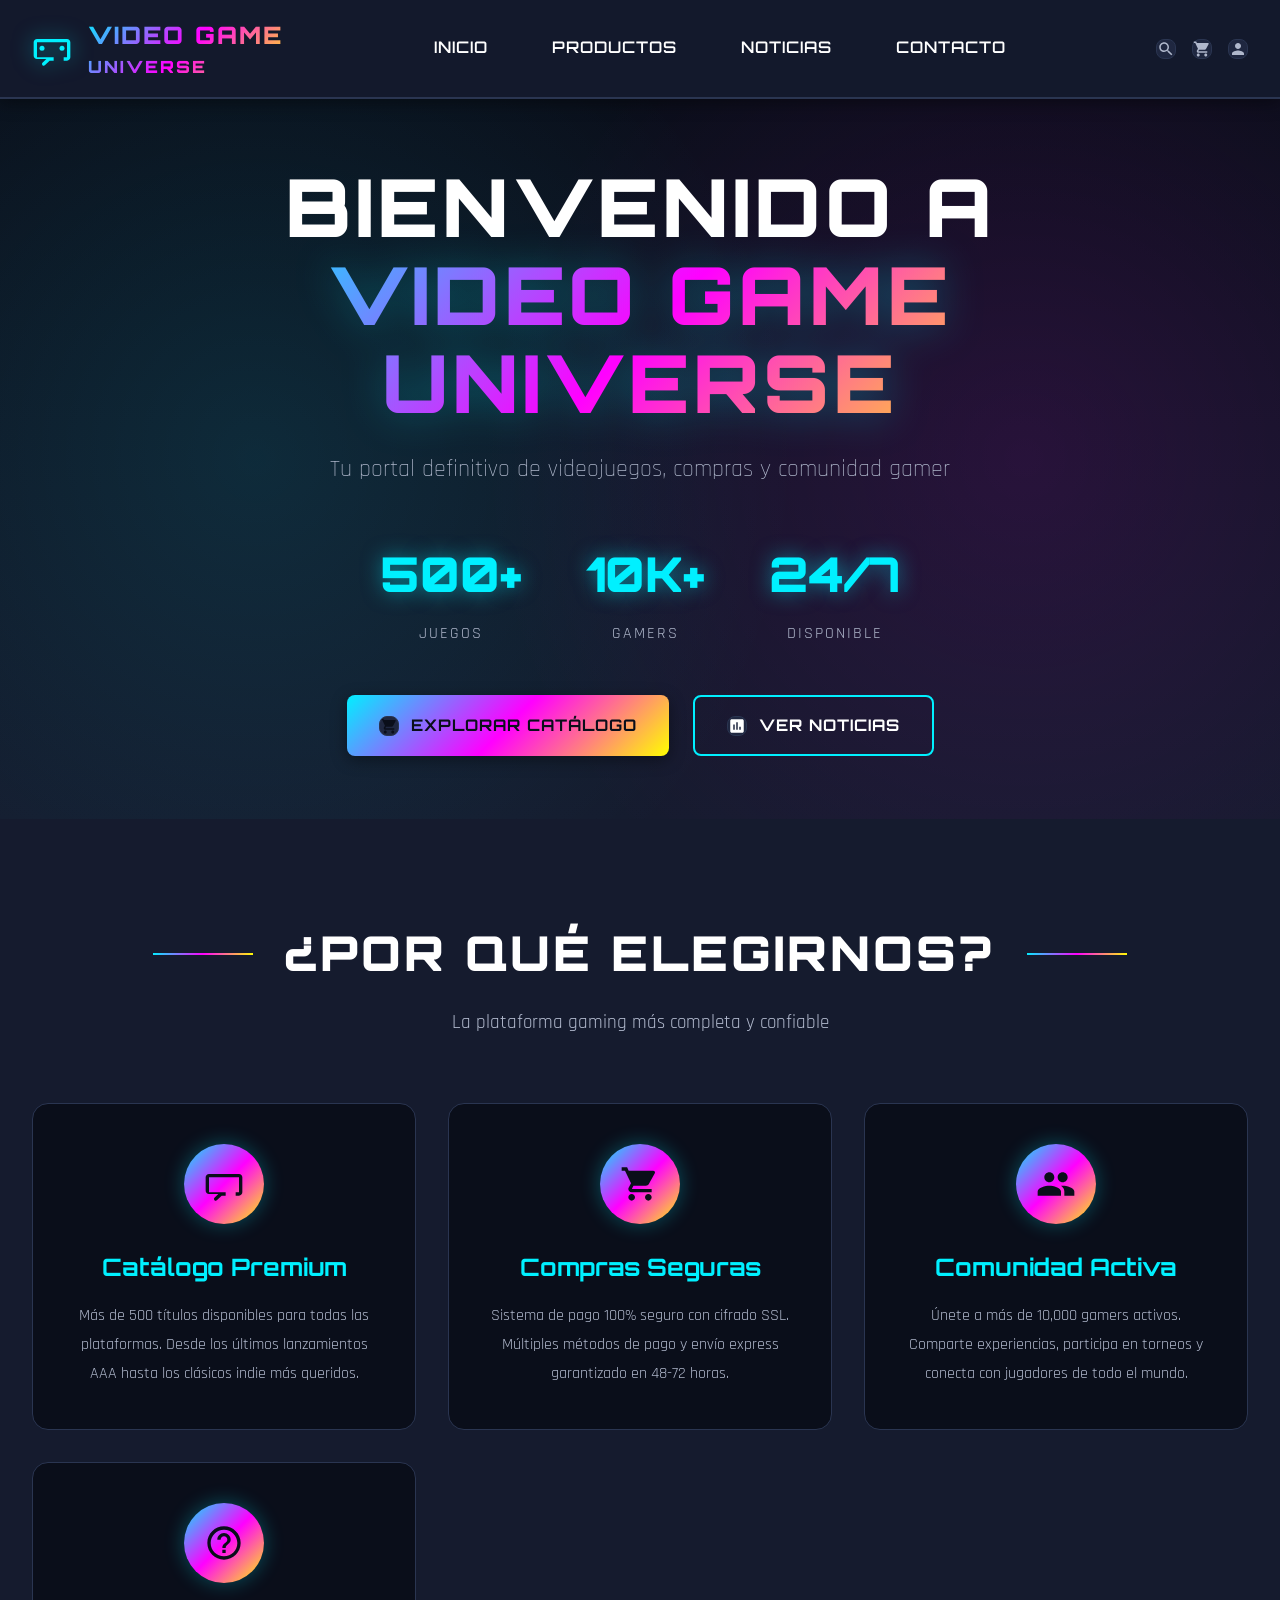
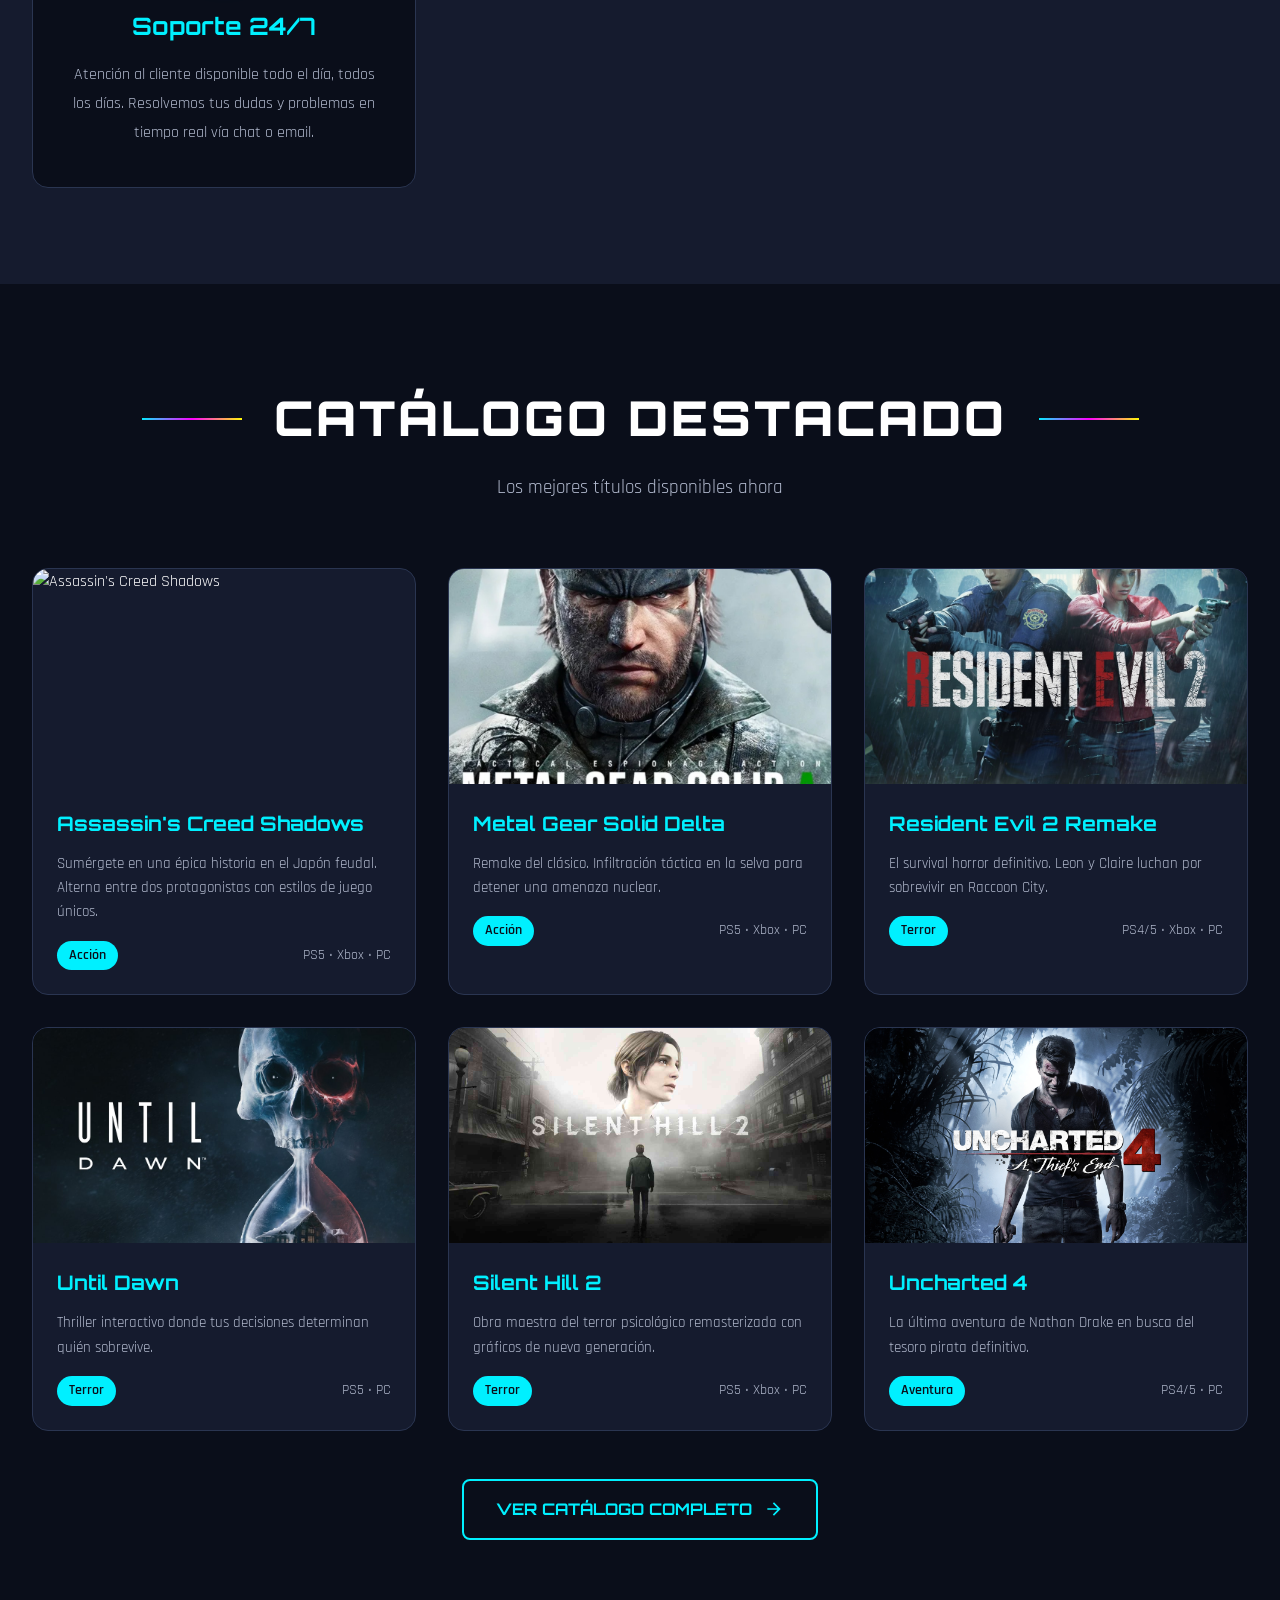
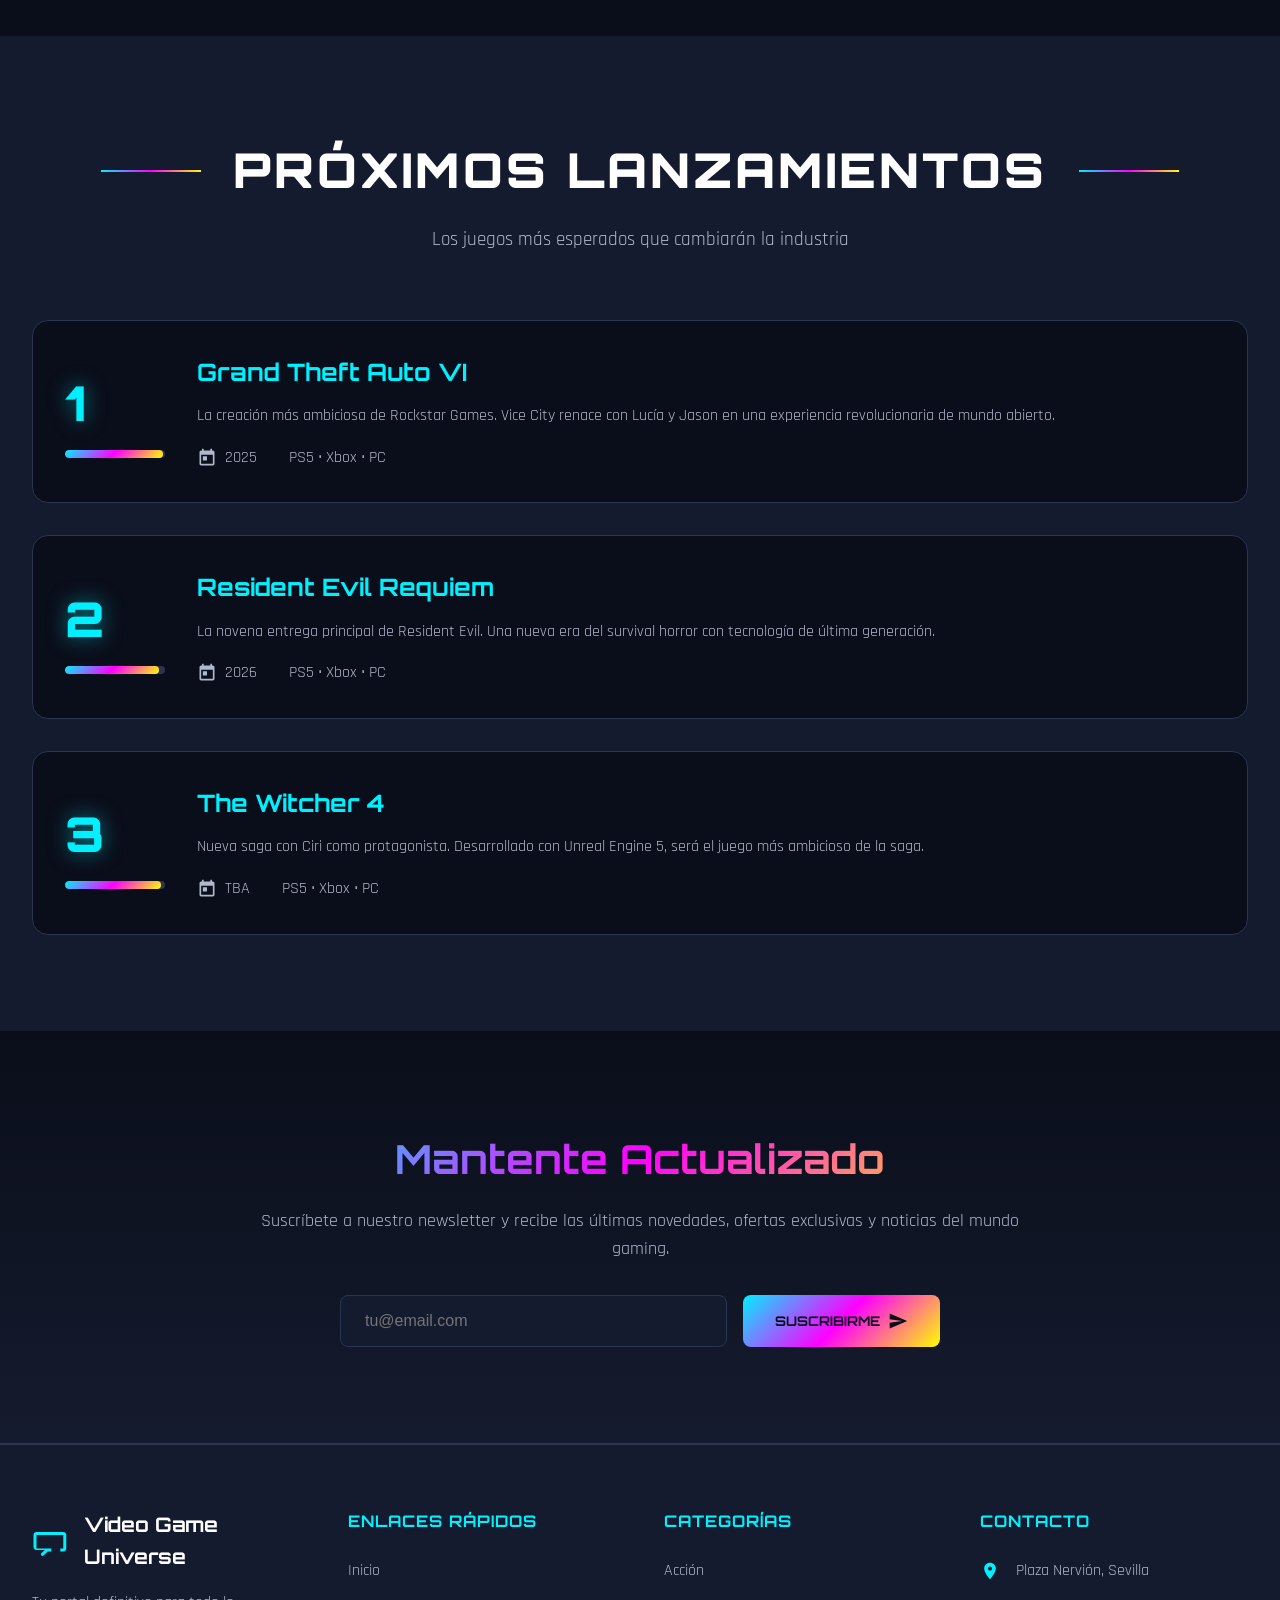
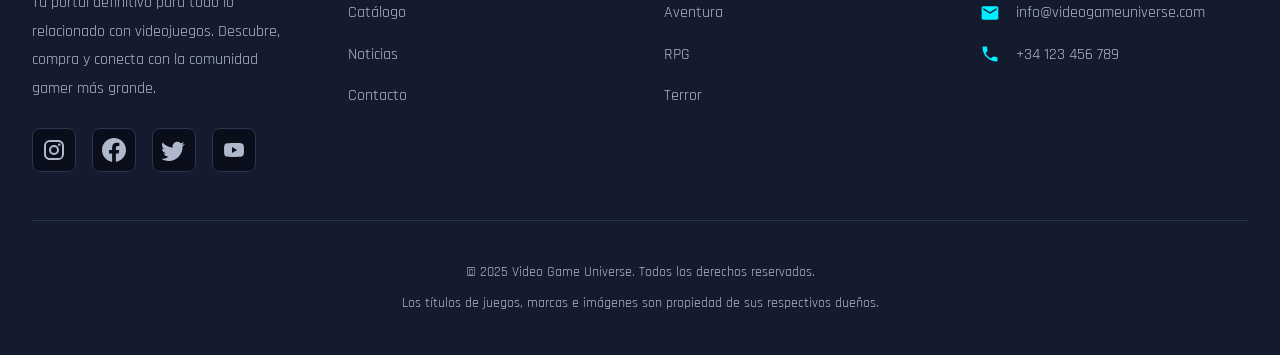
==== index.html @ 64dacfc9 "Add files via upload" ====
<!DOCTYPE html>
<html lang="es">
<head>
    <!-- Metaetiquetas básicas (Mobile-first) -->
    <meta charset="UTF-8">
    <meta name="viewport" content="width=device-width, initial-scale=1.0">
    
    <!-- SEO: Descripción optimizada -->
    <meta name="description" content="Video Game Universe - Portal profesional de videojuegos con catálogo premium de +500 juegos, comunidad gamer de 10K+ usuarios y noticias actualizadas 24/7. Compra, reserva y descubre los mejores títulos.">
    
    <!-- SEO: Keywords relevantes -->
    <meta name="keywords" content="videojuegos, gaming, comprar juegos, tienda videojuegos, comunidad gamer, noticias gaming, reservar juegos, catálogo juegos">
    
    <!-- SEO: Autor y copyright -->
    <meta name="author" content="Video Game Universe">
    
    <!-- Título optimizado para SEO -->
    <title>Video Game Universe - Portal Profesional de Videojuegos | +500 Juegos</title>
    
    <!-- Favicon -->
    <link rel="icon" href="./favicon.ico?v=2" type="image/x-icon">
    
    <!-- Google Fonts - Orbitron & Rajdhani -->
    <link rel="preconnect" href="https://fonts.googleapis.com">
    <link rel="preconnect" href="https://fonts.gstatic.com" crossorigin>
    <link href="https://fonts.googleapis.com/css2?family=Orbitron:wght@400;500;600;700;800;900&family=Rajdhani:wght@300;400;500;600;700&display=swap" rel="stylesheet">
    
    <!-- Font Awesome (CDN) -->
    <link rel="stylesheet" href="https://cdnjs.cloudflare.com/ajax/libs/font-awesome/6.6.0/css/all.min.css" integrity="sha512-Kc323vGBEqzTmouAECnVceyQqyqdsSiqLQISBL29aUW4U/M7pSPA/gEUZQqv1cwx4OnYxTxve5UMg5GT6L4JJg==" crossorigin="anonymous" referrerpolicy="no-referrer">
    <!-- Estilos principales -->
    <link rel="stylesheet" href="css/styles.css">
</head>
<body>
    <!-- HEADER CON NAVEGACIÓN STICKY -->
    <header class="main-header">
        <div class="header-container">
            <!-- Logo -->
            <div class="logo-container">
                <svg class="logo-icon" viewBox="0 0 24 24" fill="currentColor">
                    <path d="M21,6H3C1.9,6,1,6.9,1,8v8c0,1.1,0.9,2,2,2h5.59l-2.3,2.29c-0.39,0.39-0.39,1.02,0,1.41C6.49,21.9,6.74,22,7,22s0.51-0.1,0.71-0.29L10.59,19H13v-2H3V8h18v9h-2v2h2c1.1,0,2-0.9,2-2V8C23,6.9,22.1,6,21,6z"/>
                    <circle cx="6" cy="11.5" r="1.5"/>
                    <circle cx="18" cy="11.5" r="1.5"/>
                </svg>
                <div>
                    <h1 class="logo-text">
                        Video Game <span class="logo-highlight">Universe</span>
                    </h1>
                </div>
            </div>

            <!-- Navegación -->
            <nav class="main-nav">
                <ul class="nav-list">
                    <li><a href="#" class="nav-link active">Inicio</a></li>
                    <li><a href="./views/productos.html" class="nav-link">Productos</a></li>
                    <li><a href="./views/noticias.html" class="nav-link">Noticias</a></li>
                    <li><a href="./views/contacto.html" class="nav-link">Contacto</a></li>
                </ul>
            </nav>

            <!-- Acciones del header -->
            <div class="header-actions">
                <button class="btn-icon" aria-label="Buscar">
                    <svg viewBox="0 0 24 24" fill="currentColor">
                        <path d="M15.5 14h-.79l-.28-.27C15.41 12.59 16 11.11 16 9.5 16 5.91 13.09 3 9.5 3S3 5.91 3 9.5 5.91 16 9.5 16c1.61 0 3.09-.59 4.23-1.57l.27.28v.79l5 4.99L20.49 19l-4.99-5zm-6 0C7.01 14 5 11.99 5 9.5S7.01 5 9.5 5 14 7.01 14 9.5 11.99 14 9.5 14z"/>
                    </svg>
                </button>
                <a href="views/carrito.html" class="btn-icon" aria-label="Carrito de compras">
                    <svg viewBox="0 0 24 24" fill="currentColor">
                        <path d="M7 18c-1.1 0-1.99.9-1.99 2S5.9 22 7 22s2-.9 2-2-.9-2-2-2zM1 2v2h2l3.6 7.59-1.35 2.45c-.16.28-.25.61-.25.96 0 1.1.9 2 2 2h12v-2H7.42c-.14 0-.25-.11-.25-.25l.03-.12.9-1.63h7.45c.75 0 1.41-.41 1.75-1.03l3.58-6.49c.08-.14.12-.31.12-.48 0-.55-.45-1-1-1H5.21l-.94-2H1zm16 16c-1.1 0-1.99.9-1.99 2s.89 2 1.99 2 2-.9 2-2-.9-2-2-2z"/>
                    </svg>
                    <span class="cart-counter">0</span>
                </a>
                <button class="btn-icon" aria-label="Cuenta de usuario">
                    <svg viewBox="0 0 24 24" fill="currentColor">
                        <path d="M12 12c2.21 0 4-1.79 4-4s-1.79-4-4-4-4 1.79-4 4 1.79 4 4 4zm0 2c-2.67 0-8 1.34-8 4v2h16v-2c0-2.66-5.33-4-8-4z"/>
                    </svg>
                </button>
            </div>
        </div>
    </header>

    <!-- HERO SECTION -->
    <section class="hero-section">
        <div class="hero-background"></div>
        <div class="hero-content">
            <h2 class="hero-title">
                Bienvenido a 
                <span class="hero-highlight">Video Game Universe</span>
            </h2>
            <p class="hero-subtitle">Tu portal definitivo de videojuegos, compras y comunidad gamer</p>
            
            <!-- Stats del Hero -->
            <div class="hero-stats">
                <div class="stat-item">
                    <div class="stat-number">500+</div>
                    <div class="stat-label">Juegos</div>
                </div>
                <div class="stat-item">
                    <div class="stat-number">10K+</div>
                    <div class="stat-label">Gamers</div>
                </div>
                <div class="stat-item">
                    <div class="stat-number">24/7</div>
                    <div class="stat-label">Disponible</div>
                </div>
            </div>

            <!-- CTAs -->
            <div class="hero-cta">
                <a href="./views/productos.html" class="btn-primary">
                    <svg class="btn-icon" viewBox="0 0 24 24" fill="currentColor">
                        <path d="M7 18c-1.1 0-1.99.9-1.99 2S5.9 22 7 22s2-.9 2-2-.9-2-2-2zM1 2v2h2l3.6 7.59-1.35 2.45c-.16.28-.25.61-.25.96 0 1.1.9 2 2 2h12v-2H7.42c-.14 0-.25-.11-.25-.25l.03-.12.9-1.63h7.45c.75 0 1.41-.41 1.75-1.03l3.58-6.49c.08-.14.12-.31.12-.48 0-.55-.45-1-1-1H5.21l-.94-2H1zm16 16c-1.1 0-1.99.9-1.99 2s.89 2 1.99 2 2-.9 2-2-.9-2-2-2z"/>
                    </svg>
                    Explorar Catálogo
                </a>
                <a href="./views/noticias.html" class="btn-secondary">
                    <svg class="btn-icon" viewBox="0 0 24 24" fill="currentColor">
                        <path d="M19 3H5c-1.1 0-2 .9-2 2v14c0 1.1.9 2 2 2h14c1.1 0 2-.9 2-2V5c0-1.1-.9-2-2-2zM9 17H7v-7h2v7zm4 0h-2V7h2v10zm4 0h-2v-4h2v4z"/>
                    </svg>
                    Ver Noticias
                </a>
            </div>
        </div>
    </section>

    <!-- FEATURES SECTION -->
    <section class="features-section">
        <div class="container">
            <div class="section-header">
                <h2 class="section-title">
                    <span class="title-line"></span>
                    ¿Por qué elegirnos?
                    <span class="title-line"></span>
                </h2>
                <p class="section-subtitle">La plataforma gaming más completa y confiable</p>
            </div>

            <div class="features-grid">
                <!-- Feature 1: Catálogo -->
                <article class="feature-card">
                    <div class="feature-icon">
                        <svg viewBox="0 0 24 24" fill="currentColor">
                            <path d="M21,6H3C1.9,6,1,6.9,1,8v8c0,1.1,0.9,2,2,2h5.59l-2.3,2.29c-0.39,0.39-0.39,1.02,0,1.41C6.49,21.9,6.74,22,7,22s0.51-0.1,0.71-0.29L10.59,19H13v-2H3V8h18v9h-2v2h2c1.1,0,2-0.9,2-2V8C23,6.9,22.1,6,21,6z"/>
                        </svg>
                    </div>
                    <h3 class="feature-title">Catálogo Premium</h3>
                    <p class="feature-description">Más de 500 títulos disponibles para todas las plataformas. Desde los últimos lanzamientos AAA hasta los clásicos indie más queridos.</p>
                </article>

                <!-- Feature 2: Compras -->
                <article class="feature-card">
                    <div class="feature-icon">
                        <svg viewBox="0 0 24 24" fill="currentColor">
                            <path d="M7 18c-1.1 0-1.99.9-1.99 2S5.9 22 7 22s2-.9 2-2-.9-2-2-2zM1 2v2h2l3.6 7.59-1.35 2.45c-.16.28-.25.61-.25.96 0 1.1.9 2 2 2h12v-2H7.42c-.14 0-.25-.11-.25-.25l.03-.12.9-1.63h7.45c.75 0 1.41-.41 1.75-1.03l3.58-6.49c.08-.14.12-.31.12-.48 0-.55-.45-1-1-1H5.21l-.94-2H1zm16 16c-1.1 0-1.99.9-1.99 2s.89 2 1.99 2 2-.9 2-2-.9-2-2-2z"/>
                        </svg>
                    </div>
                    <h3 class="feature-title">Compras Seguras</h3>
                    <p class="feature-description">Sistema de pago 100% seguro con cifrado SSL. Múltiples métodos de pago y envío express garantizado en 48-72 horas.</p>
                </article>

                <!-- Feature 3: Comunidad -->
                <article class="feature-card">
                    <div class="feature-icon">
                        <svg viewBox="0 0 24 24" fill="currentColor">
                            <path d="M16 11c1.66 0 2.99-1.34 2.99-3S17.66 5 16 5c-1.66 0-3 1.34-3 3s1.34 3 3 3zm-8 0c1.66 0 2.99-1.34 2.99-3S9.66 5 8 5C6.34 5 5 6.34 5 8s1.34 3 3 3zm0 2c-2.33 0-7 1.17-7 3.5V19h14v-2.5c0-2.33-4.67-3.5-7-3.5zm8 0c-.29 0-.62.02-.97.05 1.16.84 1.97 1.97 1.97 3.45V19h6v-2.5c0-2.33-4.67-3.5-7-3.5z"/>
                        </svg>
                    </div>
                    <h3 class="feature-title">Comunidad Activa</h3>
                    <p class="feature-description">Únete a más de 10,000 gamers activos. Comparte experiencias, participa en torneos y conecta con jugadores de todo el mundo.</p>
                </article>

                <!-- Feature 4: Soporte -->
                <article class="feature-card">
                    <div class="feature-icon">
                        <svg viewBox="0 0 24 24" fill="currentColor">
                            <path d="M11 18h2v-2h-2v2zm1-16C6.48 2 2 6.48 2 12s4.48 10 10 10 10-4.48 10-10S17.52 2 12 2zm0 18c-4.41 0-8-3.59-8-8s3.59-8 8-8 8 3.59 8 8-3.59 8-8 8zm0-14c-2.21 0-4 1.79-4 4h2c0-1.1.9-2 2-2s2 .9 2 2c0 2-3 1.75-3 5h2c0-2.25 3-2.5 3-5 0-2.21-1.79-4-4-4z"/>
                        </svg>
                    </div>
                    <h3 class="feature-title">Soporte 24/7</h3>
                    <p class="feature-description">Atención al cliente disponible todo el día, todos los días. Resolvemos tus dudas y problemas en tiempo real vía chat o email.</p>
                </article>
            </div>
        </div>
    </section>

    <!-- PRODUCTS SECTION -->
    <section class="products-section">
        <div class="container">
            <div class="section-header">
                <h2 class="section-title">
                    <span class="title-line"></span>
                    Catálogo Destacado
                    <span class="title-line"></span>
                </h2>
                <p class="section-subtitle">Los mejores títulos disponibles ahora</p>
            </div>

            <div class="products-grid">
                <!-- Assassin's Creed Shadows -->
                <article class="product-card">
                    <div class="product-image-wrapper">
                        <img src="./assets/images/assassins-creed-shadows.jpg" alt="Assassin's Creed Shadows" class="product-image" loading="lazy">
                        <div class="product-overlay">
                            <div class="product-price">$59.99</div>
                        </div>
                    </div>
                    <div class="product-info">
                        <h3 class="product-title">Assassin's Creed Shadows</h3>
                        <p class="product-description">Sumérgete en una épica historia en el Japón feudal. Alterna entre dos protagonistas con estilos de juego únicos.</p>
                        <div class="product-meta">
                            <span class="product-category">Acción</span>
                            <span class="product-platforms">PS5 • Xbox • PC</span>
                        </div>
                    </div>
                </article>

                <!-- Metal Gear Solid Delta -->
                <article class="product-card">
                    <div class="product-image-wrapper">
                        <img src="./assets/images/metal-gear-solid-delta-snake-eater.jpg" alt="Metal Gear Solid Delta" class="product-image" loading="lazy">
                        <div class="product-overlay">
                            <div class="product-price">$49.99</div>
                        </div>
                    </div>
                    <div class="product-info">
                        <h3 class="product-title">Metal Gear Solid Delta</h3>
                        <p class="product-description">Remake del clásico. Infiltración táctica en la selva para detener una amenaza nuclear.</p>
                        <div class="product-meta">
                            <span class="product-category">Acción</span>
                            <span class="product-platforms">PS5 • Xbox • PC</span>
                        </div>
                    </div>
                </article>

                <!-- Resident Evil 2 Remake -->
                <article class="product-card">
                    <div class="product-image-wrapper">
                        <img src="./assets/images/resident-evil-2-remake.jpg" alt="Resident Evil 2 Remake" class="product-image" loading="lazy">
                        <div class="product-overlay">
                            <div class="product-price">$39.99</div>
                        </div>
                    </div>
                    <div class="product-info">
                        <h3 class="product-title">Resident Evil 2 Remake</h3>
                        <p class="product-description">El survival horror definitivo. Leon y Claire luchan por sobrevivir en Raccoon City.</p>
                        <div class="product-meta">
                            <span class="product-category">Terror</span>
                            <span class="product-platforms">PS4/5 • Xbox • PC</span>
                        </div>
                    </div>
                </article>

                <!-- Until Dawn -->
                <article class="product-card">
                    <div class="product-image-wrapper">
                        <img src="./assets/images/until-dawn-remake.jpg" alt="Until Dawn Remake" class="product-image" loading="lazy">
                        <div class="product-overlay">
                            <div class="product-price">$59.99</div>
                        </div>
                    </div>
                    <div class="product-info">
                        <h3 class="product-title">Until Dawn</h3>
                        <p class="product-description">Thriller interactivo donde tus decisiones determinan quién sobrevive.</p>
                        <div class="product-meta">
                            <span class="product-category">Terror</span>
                            <span class="product-platforms">PS5 • PC</span>
                        </div>
                    </div>
                </article>

                <!-- Silent Hill 2 -->
                <article class="product-card">
                    <div class="product-image-wrapper">
                        <img src="./assets/images/silent-hill-2-remake.jpg" alt="Silent Hill 2 Remake" class="product-image" loading="lazy">
                        <div class="product-overlay">
                            <div class="product-price">$69.99</div>
                        </div>
                    </div>
                    <div class="product-info">
                        <h3 class="product-title">Silent Hill 2</h3>
                        <p class="product-description">Obra maestra del terror psicológico remasterizada con gráficos de nueva generación.</p>
                        <div class="product-meta">
                            <span class="product-category">Terror</span>
                            <span class="product-platforms">PS5 • Xbox • PC</span>
                        </div>
                    </div>
                </article>

                <!-- Uncharted 4 -->
                <article class="product-card">
                    <div class="product-image-wrapper">
                        <img src="./assets/images/uncharted-4.jpg" alt="Uncharted 4" class="product-image" loading="lazy">
                        <div class="product-overlay">
                            <div class="product-price">$29.99</div>
                        </div>
                    </div>
                    <div class="product-info">
                        <h3 class="product-title">Uncharted 4</h3>
                        <p class="product-description">La última aventura de Nathan Drake en busca del tesoro pirata definitivo.</p>
                        <div class="product-meta">
                            <span class="product-category">Aventura</span>
                            <span class="product-platforms">PS4/5 • PC</span>
                        </div>
                    </div>
                </article>
            </div>

            <!-- CTA -->
            <div class="section-cta">
                <a href="./views/productos.html" class="btn-view-all">
                    <span>Ver Catálogo Completo</span>
                    <svg class="icon" viewBox="0 0 24 24" fill="currentColor">
                        <path d="M12 4l-1.41 1.41L16.17 11H4v2h12.17l-5.58 5.59L12 20l8-8z"/>
                    </svg>
                </a>
            </div>
        </div>
    </section>

    <!-- UPCOMING SECTION -->
    <section class="upcoming-section">
        <div class="container">
            <div class="section-header">
                <h2 class="section-title">
                    <span class="title-line"></span>
                    Próximos Lanzamientos
                    <span class="title-line"></span>
                </h2>
                <p class="section-subtitle">Los juegos más esperados que cambiarán la industria</p>
            </div>

            <div class="upcoming-grid">
                <!-- GTA VI -->
                <article class="upcoming-card">
                    <div class="upcoming-rank">
                        <div class="rank-number">1</div>
                        <div class="hype-meter">
                            <div class="hype-fill" style="width: 98%;"></div>
                        </div>
                    </div>
                    <div class="upcoming-content">
                        <h3 class="upcoming-title">Grand Theft Auto VI</h3>
                        <p class="upcoming-description">La creación más ambiciosa de Rockstar Games. Vice City renace con Lucía y Jason en una experiencia revolucionaria de mundo abierto.</p>
                        <div class="upcoming-info">
                            <div class="upcoming-date">
                                <svg class="icon" viewBox="0 0 24 24" fill="currentColor">
                                    <path d="M19 3h-1V1h-2v2H8V1H6v2H5c-1.11 0-1.99.9-1.99 2L3 19c0 1.1.89 2 2 2h14c1.1 0 2-.9 2-2V5c0-1.1-.9-2-2-2zm0 16H5V8h14v11zM7 10h5v5H7z"/>
                                </svg>
                                <span>2025</span>
                            </div>
                            <span class="product-platforms">PS5 • Xbox • PC</span>
                        </div>
                    </div>
                </article>

                <!-- Resident Evil Requiem -->
                <article class="upcoming-card">
                    <div class="upcoming-rank">
                        <div class="rank-number">2</div>
                        <div class="hype-meter">
                            <div class="hype-fill" style="width: 94%;"></div>
                        </div>
                    </div>
                    <div class="upcoming-content">
                        <h3 class="upcoming-title">Resident Evil Requiem</h3>
                        <p class="upcoming-description">La novena entrega principal de Resident Evil. Una nueva era del survival horror con tecnología de última generación.</p>
                        <div class="upcoming-info">
                            <div class="upcoming-date">
                                <svg class="icon" viewBox="0 0 24 24" fill="currentColor">
                                    <path d="M19 3h-1V1h-2v2H8V1H6v2H5c-1.11 0-1.99.9-1.99 2L3 19c0 1.1.89 2 2 2h14c1.1 0 2-.9 2-2V5c0-1.1-.9-2-2-2zm0 16H5V8h14v11zM7 10h5v5H7z"/>
                                </svg>
                                <span>2026</span>
                            </div>
                            <span class="product-platforms">PS5 • Xbox • PC</span>
                        </div>
                    </div>
                </article>

                <!-- The Witcher 4 -->
                <article class="upcoming-card">
                    <div class="upcoming-rank">
                        <div class="rank-number">3</div>
                        <div class="hype-meter">
                            <div class="hype-fill" style="width: 96%;"></div>
                        </div>
                    </div>
                    <div class="upcoming-content">
                        <h3 class="upcoming-title">The Witcher 4</h3>
                        <p class="upcoming-description">Nueva saga con Ciri como protagonista. Desarrollado con Unreal Engine 5, será el juego más ambicioso de la saga.</p>
                        <div class="upcoming-info">
                            <div class="upcoming-date">
                                <svg class="icon" viewBox="0 0 24 24" fill="currentColor">
                                    <path d="M19 3h-1V1h-2v2H8V1H6v2H5c-1.11 0-1.99.9-1.99 2L3 19c0 1.1.89 2 2 2h14c1.1 0 2-.9 2-2V5c0-1.1-.9-2-2-2zm0 16H5V8h14v11zM7 10h5v5H7z"/>
                                </svg>
                                <span>TBA</span>
                            </div>
                            <span class="product-platforms">PS5 • Xbox • PC</span>
                        </div>
                    </div>
                </article>
            </div>
        </div>
    </section>

    <!-- NEWSLETTER SECTION -->
    <section class="newsletter-section">
        <div class="container">
            <div class="newsletter-content">
                <h2 class="newsletter-title">Mantente Actualizado</h2>
                <p class="newsletter-description">Suscríbete a nuestro newsletter y recibe las últimas novedades, ofertas exclusivas y noticias del mundo gaming.</p>
                <form class="newsletter-form">
                    <input type="email" class="newsletter-input" placeholder="tu@email.com" required>
                    <button type="submit" class="newsletter-btn">
                        <span>Suscribirme</span>
                        <svg class="icon" viewBox="0 0 24 24" fill="currentColor">
                            <path d="M2.01 21L23 12 2.01 3 2 10l15 2-15 2z"/>
                        </svg>
                    </button>
                </form>
            </div>
        </div>
    </section>

    <!-- FOOTER -->
    <footer class="main-footer">
        <div class="container">
            <div class="footer-grid">
                <!-- Columna 1: About -->
                <div class="footer-column">
                    <div class="footer-logo">
                        <svg class="footer-logo-icon" viewBox="0 0 24 24" fill="currentColor">
                            <path d="M21,6H3C1.9,6,1,6.9,1,8v8c0,1.1,0.9,2,2,2h5.59l-2.3,2.29c-0.39,0.39-0.39,1.02,0,1.41C6.49,21.9,6.74,22,7,22s0.51-0.1,0.71-0.29L10.59,19H13v-2H3V8h18v9h-2v2h2c1.1,0,2-0.9,2-2V8C23,6.9,22.1,6,21,6z"/>
                        </svg>
                        <h3>Video Game Universe</h3>
                    </div>
                    <p class="footer-description">Tu portal definitivo para todo lo relacionado con videojuegos. Descubre, compra y conecta con la comunidad gamer más grande.</p>
                    <div class="footer-social">
                        <a href="https://www.instagram.com" class="social-link" aria-label="Instagram" target="_blank" rel="noopener">
                            <svg viewBox="0 0 24 24" fill="currentColor">
                                <path d="M7.8 2h8.4C19.4 2 22 4.6 22 7.8v8.4a5.8 5.8 0 0 1-5.8 5.8H7.8C4.6 22 2 19.4 2 16.2V7.8A5.8 5.8 0 0 1 7.8 2m-.2 2A3.6 3.6 0 0 0 4 7.6v8.8C4 18.39 5.61 20 7.6 20h8.8a3.6 3.6 0 0 0 3.6-3.6V7.6C20 5.61 18.39 4 16.4 4H7.6m9.65 1.5a1.25 1.25 0 0 1 1.25 1.25A1.25 1.25 0 0 1 17.25 8 1.25 1.25 0 0 1 16 6.75a1.25 1.25 0 0 1 1.25-1.25M12 7a5 5 0 0 1 5 5 5 5 0 0 1-5 5 5 5 0 0 1-5-5 5 5 0 0 1 5-5m0 2a3 3 0 0 0-3 3 3 3 0 0 0 3 3 3 3 0 0 0 3-3 3 3 0 0 0-3-3z"/>
                            </svg>
                        </a>
                        <a href="https://www.facebook.com" class="social-link" aria-label="Facebook" target="_blank" rel="noopener">
                            <svg viewBox="0 0 24 24" fill="currentColor">
                                <path d="M24 12.073c0-6.627-5.373-12-12-12s-12 5.373-12 12c0 5.99 4.388 10.954 10.125 11.854v-8.385H7.078v-3.47h3.047V9.43c0-3.007 1.792-4.669 4.533-4.669 1.312 0 2.686.235 2.686.235v2.953H15.83c-1.491 0-1.956.925-1.956 1.874v2.25h3.328l-.532 3.47h-2.796v8.385C19.612 23.027 24 18.062 24 12.073z"/>
                            </svg>
                        </a>
                        <a href="https://www.twitter.com" class="social-link" aria-label="Twitter" target="_blank" rel="noopener">
                            <svg viewBox="0 0 24 24" fill="currentColor">
                                <path d="M22.46 6c-.85.38-1.75.64-2.7.76 1-.6 1.76-1.55 2.12-2.68-.93.55-1.95.95-3.04 1.17-.88-.94-2.13-1.53-3.51-1.53-2.66 0-4.82 2.16-4.82 4.82 0 .38.04.75.13 1.1-4-.2-7.57-2.12-9.95-5.04-.42.72-.66 1.55-.66 2.44 0 1.67.85 3.15 2.14 4.01-.79-.02-1.53-.24-2.18-.6v.06c0 2.34 1.66 4.29 3.87 4.73-.4.11-.83.17-1.27.17-.31 0-.62-.03-.92-.08.62 1.94 2.42 3.35 4.55 3.39-1.67 1.31-3.77 2.09-6.05 2.09-.39 0-.78-.02-1.17-.07 2.18 1.4 4.77 2.21 7.55 2.21 9.05 0 14-7.5 14-14 0-.21 0-.42-.02-.63.96-.7 1.8-1.56 2.46-2.55z"/>
                            </svg>
                        </a>
                        <a href="https://www.youtube.com" class="social-link" aria-label="YouTube" target="_blank" rel="noopener">
                            <svg viewBox="0 0 24 24" fill="currentColor">
                                <path d="M10 15l5.19-3L10 9v6m11.56-7.83c.13.47.22 1.1.28 1.9.07.8.1 1.49.1 2.09L22 12c0 2.19-.16 3.8-.44 4.83-.25.9-.83 1.48-1.73 1.73-.47.13-1.33.22-2.65.28-1.3.07-2.49.1-3.59.1L12 19c-4.19 0-6.8-.16-7.83-.44-.9-.25-1.48-.83-1.73-1.73-.13-.47-.22-1.1-.28-1.9-.07-.8-.1-1.49-.1-2.09L2 12c0-2.19.16-3.8.44-4.83.25-.9.83-1.48 1.73-1.73.47-.13 1.33-.22 2.65-.28 1.3-.07 2.49-.1 3.59-.1L12 5c4.19 0 6.8.16 7.83.44.9.25 1.48.83 1.73 1.73z"/>
                            </svg>
                        </a>
                    </div>
                </div>

                <!-- Columna 2: Links -->
                <div class="footer-column">
                    <h4>Enlaces Rápidos</h4>
                    <ul class="footer-links">
                        <li><a href="#">Inicio</a></li>
                        <li><a href="./views/productos.html">Catálogo</a></li>
                        <li><a href="./views/noticias.html">Noticias</a></li>
                        <li><a href="./views/contacto.html">Contacto</a></li>
                    </ul>
                </div>

                <!-- Columna 3: Categorías -->
                <div class="footer-column">
                    <h4>Categorías</h4>
                    <ul class="footer-links">
                        <li><a href="./views/productos.html">Acción</a></li>
                        <li><a href="./views/productos.html">Aventura</a></li>
                        <li><a href="./views/productos.html">RPG</a></li>
                        <li><a href="./views/productos.html">Terror</a></li>
                    </ul>
                </div>

                <!-- Columna 4: Contacto -->
                <div class="footer-column">
                    <h4>Contacto</h4>
                    <ul class="footer-contact">
                        <li>
                            <svg viewBox="0 0 24 24" fill="currentColor">
                                <path d="M12 2C8.13 2 5 5.13 5 9c0 5.25 7 13 7 13s7-7.75 7-13c0-3.87-3.13-7-7-7zm0 9.5c-1.38 0-2.5-1.12-2.5-2.5s1.12-2.5 2.5-2.5 2.5 1.12 2.5 2.5-1.12 2.5-2.5 2.5z"/>
                            </svg>
                            Plaza Nervión, Sevilla
                        </li>
                        <li>
                            <svg viewBox="0 0 24 24" fill="currentColor">
                                <path d="M20 4H4c-1.1 0-1.99.9-1.99 2L2 18c0 1.1.9 2 2 2h16c1.1 0 2-.9 2-2V6c0-1.1-.9-2-2-2zm0 4l-8 5-8-5V6l8 5 8-5v2z"/>
                            </svg>
                            info@videogameuniverse.com
                        </li>
                        <li>
                            <svg viewBox="0 0 24 24" fill="currentColor">
                                <path d="M6.62 10.79c1.44 2.83 3.76 5.14 6.59 6.59l2.2-2.2c.27-.27.67-.36 1.02-.24 1.12.37 2.33.57 3.57.57.55 0 1 .45 1 1V20c0 .55-.45 1-1 1-9.39 0-17-7.61-17-17 0-.55.45-1 1-1h3.5c.55 0 1 .45 1 1 0 1.25.2 2.45.57 3.57.11.35.03.74-.25 1.02l-2.2 2.2z"/>
                            </svg>
                            +34 123 456 789
                        </li>
                    </ul>
                </div>
            </div>

            <div class="footer-bottom">
                <p class="footer-copyright">&copy; 2025 Video Game Universe. Todos los derechos reservados.</p>
                <p class="footer-disclaimer">Los títulos de juegos, marcas e imágenes son propiedad de sus respectivos dueños.</p>
            </div>
        </div>
    </footer>

    <!-- Scroll to Top Button -->
    <button class="scroll-to-top" aria-label="Volver arriba">
        <svg viewBox="0 0 24 24" fill="currentColor">
            <path d="M7.41 15.41L12 10.83l4.59 4.58L18 14l-6-6-6 6z"/>
        </svg>
    </button>

    <!-- Scripts: carrito.js primero para CartManager global -->
    <script src="js/carrito.js"></script>
    <script src="js/index.js"></script>
</body>
</html>
---- css/styles.css ----
/**
 * Video Game Universe - Main Styles
 * Dark Gaming Mode Theme
 */

:root {
    --color-primary: #00f0ff;
    --color-secondary: #ff00ff;
    --color-accent: #ffff00;
    --color-background: #0a0e1a;
    --color-surface: #151b2e;
    --color-surface-hover: #1f2740;
    --color-text: #ffffff;
    --color-text-secondary: #b0b8cc;
    --color-border: #2a3551;
    --color-success: #00ff88;
    --color-error: #ff3366;
    --color-warning: #ffaa00;
    
    --gradient-primary: linear-gradient(135deg, #667eea 0%, #764ba2 100%);
    --gradient-gaming: linear-gradient(135deg, #00f0ff 0%, #ff00ff 50%, #ffff00 100%);
    --gradient-dark: linear-gradient(180deg, #0a0e1a 0%, #151b2e 100%);
    
    --font-primary: 'Orbitron', sans-serif;
    --font-secondary: 'Rajdhani', sans-serif;
    
    --shadow-sm: 0 2px 8px rgba(0, 0, 0, 0.3);
    --shadow-md: 0 4px 16px rgba(0, 0, 0, 0.4);
    --shadow-lg: 0 8px 32px rgba(0, 0, 0, 0.5);
    --shadow-glow: 0 0 20px rgba(0, 240, 255, 0.3);
    
    --transition-fast: 0.2s ease;
    --transition-normal: 0.3s ease;
    --transition-slow: 0.5s ease;
    
    --border-radius: 8px;
    --border-radius-lg: 16px;
}

* {
    margin: 0;
    padding: 0;
    box-sizing: border-box;
}

html {
    scroll-behavior: smooth;
    overflow-x: hidden;
}

body {
    font-family: var(--font-secondary);
    background: var(--color-background);
    color: var(--color-text);
    line-height: 1.6;
    overflow-x: hidden;
    min-height: 100vh;
}

a {
    text-decoration: none;
    color: inherit;
    transition: var(--transition-normal);
}

img {
    max-width: 100%;
    height: auto;
    display: block;
}

.container {
    max-width: 1400px;
    margin: 0 auto;
    padding: 0 2rem;
}

.main-header {
    background: var(--color-surface);
    border-bottom: 2px solid var(--color-border);
    position: sticky;
    top: 0;
    z-index: 1000;
    backdrop-filter: blur(10px);
    background: rgba(21, 27, 46, 0.95);
    box-shadow: var(--shadow-md);
    transition: var(--transition-normal);
}

.header-container {
    max-width: 1400px;
    margin: 0 auto;
    padding: 1rem 2rem;
    display: flex;
    align-items: center;
    justify-content: space-between;
    gap: 2rem;
}

.logo-container {
    display: flex;
    align-items: center;
    gap: 1rem;
}

.logo-icon {
    width: 40px;
    height: 40px;
    fill: var(--color-primary);
    filter: drop-shadow(0 0 10px rgba(0, 240, 255, 0.5));
}

.logo-text {
    font-family: var(--font-primary);
    font-size: 1.5rem;
    font-weight: 900;
    letter-spacing: 2px;
    text-transform: uppercase;
    background: var(--gradient-gaming);
    -webkit-background-clip: text;
    -webkit-text-fill-color: transparent;
    background-clip: text;
}

.logo-highlight {
    display: block;
    font-size: 0.7em;
}

.main-nav {
    flex: 1;
}

.nav-list {
    display: flex;
    gap: 2rem;
    list-style: none;
    justify-content: center;
}

.nav-link {
    font-family: var(--font-primary);
    font-size: 1rem;
    font-weight: 600;
    text-transform: uppercase;
    letter-spacing: 1px;
    padding: 0.5rem 1rem;
    position: relative;
    transition: var(--transition-normal);
}

.nav-link::after {
    content: '';
    position: absolute;
    bottom: 0;
    left: 50%;
    width: 0;
    height: 2px;
    background: var(--gradient-gaming);
    transition: var(--transition-normal);
    transform: translateX(-50%);
}

.nav-link:hover {
    color: var(--color-primary);
    text-shadow: 0 0 10px rgba(0, 240, 255, 0.5);
}

.nav-link.active {
    color: var(--color-primary);
    text-shadow: 0 0 10px rgba(0, 240, 255, 0.5);
    background: rgba(0, 240, 255, 0.1);
    border-radius: var(--border-radius);
}

.nav-link:hover::after {
    width: 100%;
}

.nav-link.active::after {
    width: 100%;
    box-shadow: 0 0 10px rgba(0, 240, 255, 0.6);
}

.header-actions {
    display: flex;
    gap: 1rem;
}

.btn-icon {
    width: 44px;
    height: 44px;
    background: var(--color-surface-hover);
    border: 1px solid var(--color-border);
    border-radius: var(--border-radius);
    display: flex;
    align-items: center;
    justify-content: center;
    cursor: pointer;
    transition: var(--transition-normal);
    position: relative;
}

.btn-icon svg {
    width: 24px;
    height: 24px;
    fill: var(--color-text-secondary);
    transition: var(--transition-normal);
}

.btn-icon:hover {
    background: var(--color-primary);
    border-color: var(--color-primary);
    box-shadow: var(--shadow-glow);
    transform: translateY(-2px);
}

.btn-icon:hover svg {
    fill: var(--color-background);
}

.cart-counter {
    position: absolute;
    top: -8px;
    right: -8px;
    background: var(--color-error);
    color: white;
    font-size: 0.75rem;
    font-weight: 700;
    padding: 2px 6px;
    border-radius: 12px;
    min-width: 20px;
    text-align: center;
    display: none;
}

.hero-section {
    position: relative;
    min-height: 80vh;
    display: flex;
    align-items: center;
    justify-content: center;
    overflow: hidden;
    background: var(--gradient-dark);
}

.hero-background {
    position: absolute;
    inset: 0;
    background: 
        radial-gradient(circle at 20% 50%, rgba(0, 240, 255, 0.1) 0%, transparent 50%),
        radial-gradient(circle at 80% 50%, rgba(255, 0, 255, 0.1) 0%, transparent 50%);
    animation: pulse 8s ease-in-out infinite;
}

@keyframes pulse {
    0%, 100% { opacity: 0.5; }
    50% { opacity: 1; }
}

.hero-content {
    position: relative;
    z-index: 1;
    text-align: center;
    max-width: 900px;
    padding: 2rem;
}

.hero-title {
    font-family: var(--font-primary);
    font-size: clamp(2.5rem, 8vw, 5rem);
    font-weight: 900;
    text-transform: uppercase;
    letter-spacing: 4px;
    margin-bottom: 1.5rem;
    line-height: 1.1;
}

.hero-highlight {
    display: block;
    background: var(--gradient-gaming);
    -webkit-background-clip: text;
    -webkit-text-fill-color: transparent;
    background-clip: text;
    filter: drop-shadow(0 0 20px rgba(0, 240, 255, 0.3));
}

.hero-subtitle {
    font-size: 1.5rem;
    color: var(--color-text-secondary);
    margin-bottom: 3rem;
    font-weight: 300;
}

.hero-stats {
    display: flex;
    justify-content: center;
    gap: 4rem;
    margin-bottom: 3rem;
    flex-wrap: wrap;
}

.stat-item {
    display: flex;
    flex-direction: column;
    align-items: center;
    gap: 0.5rem;
}

.stat-number {
    font-family: var(--font-primary);
    font-size: 3rem;
    font-weight: 900;
    color: var(--color-primary);
    text-shadow: 0 0 20px rgba(0, 240, 255, 0.5);
}

.stat-label {
    font-size: 1rem;
    color: var(--color-text-secondary);
    text-transform: uppercase;
    letter-spacing: 2px;
}

.hero-cta {
    display: flex;
    gap: 1.5rem;
    justify-content: center;
    flex-wrap: wrap;
}

.btn-primary,
.btn-secondary {
    display: inline-flex;
    align-items: center;
    gap: 0.75rem;
    padding: 1rem 2rem;
    font-family: var(--font-primary);
    font-size: 1rem;
    font-weight: 700;
    text-transform: uppercase;
    letter-spacing: 1px;
    border-radius: var(--border-radius);
    cursor: pointer;
    transition: var(--transition-normal);
    border: none;
}

.btn-primary {
    background: var(--gradient-gaming);
    color: var(--color-background);
    box-shadow: var(--shadow-md);
}

.btn-primary:hover {
    transform: translateY(-2px);
    box-shadow: 0 0 30px rgba(0, 240, 255, 0.6);
}

.btn-secondary {
    background: transparent;
    color: var(--color-text);
    border: 2px solid var(--color-primary);
}

.btn-secondary:hover {
    background: var(--color-primary);
    color: var(--color-background);
    transform: translateY(-2px);
}

.btn-icon {
    width: 20px;
    height: 20px;
}

.features-section {
    padding: 6rem 0;
    background: var(--color-surface);
}

.features-grid {
    display: grid;
    grid-template-columns: repeat(auto-fit, minmax(300px, 1fr));
    gap: 2rem;
    margin-top: 3rem;
}

.feature-card {
    background: var(--color-background);
    border: 1px solid var(--color-border);
    border-radius: var(--border-radius-lg);
    padding: 2.5rem;
    text-align: center;
    transition: var(--transition-normal);
}

.feature-card:hover {
    transform: translateY(-10px);
    border-color: var(--color-primary);
    box-shadow: 0 0 30px rgba(0, 240, 255, 0.2);
}

.feature-icon {
    width: 80px;
    height: 80px;
    margin: 0 auto 1.5rem;
    background: var(--gradient-gaming);
    border-radius: 50%;
    display: flex;
    align-items: center;
    justify-content: center;
    box-shadow: 0 0 20px rgba(0, 240, 255, 0.3);
}

.feature-icon svg {
    width: 40px;
    height: 40px;
    fill: var(--color-background);
}

.feature-title {
    font-family: var(--font-primary);
    font-size: 1.5rem;
    margin-bottom: 1rem;
    color: var(--color-primary);
}

.feature-description {
    color: var(--color-text-secondary);
    line-height: 1.8;
}

.products-section,
.upcoming-section {
    padding: 6rem 0;
}

.upcoming-section {
    background: var(--color-surface);
    position: relative;
}

.section-header {
    text-align: center;
    margin-bottom: 4rem;
}

.section-title {
    font-family: var(--font-primary);
    font-size: clamp(2rem, 5vw, 3rem);
    font-weight: 900;
    text-transform: uppercase;
    letter-spacing: 3px;
    display: flex;
    align-items: center;
    justify-content: center;
    gap: 2rem;
    margin-bottom: 1rem;
}

.title-line {
    flex: 1;
    max-width: 100px;
    height: 2px;
    background: var(--gradient-gaming);
}

.section-subtitle {
    color: var(--color-text-secondary);
    font-size: 1.2rem;
}

.products-grid {
    display: grid;
    grid-template-columns: repeat(auto-fill, minmax(350px, 1fr));
    gap: 2rem;
}

.product-card {
    background: var(--color-surface);
    border: 1px solid var(--color-border);
    border-radius: var(--border-radius-lg);
    overflow: hidden;
    transition: var(--transition-normal);
    cursor: pointer;
}

.product-card:hover {
    transform: translateY(-5px) scale(1.02);
    box-shadow: 0 0 30px rgba(0, 240, 255, 0.3);
}

.product-image-wrapper {
    position: relative;
    overflow: hidden;
    aspect-ratio: 16/9;
}

.product-image {
    width: 100%;
    height: 100%;
    object-fit: cover;
    transition: var(--transition-slow);
}

.product-card:hover .product-image {
    transform: scale(1.1);
}

.product-overlay {
    position: absolute;
    bottom: 0;
    left: 0;
    right: 0;
    background: linear-gradient(to top, rgba(0,0,0,0.9), transparent);
    padding: 1rem;
    transform: translateY(100%);
    transition: var(--transition-normal);
}

.product-card:hover .product-overlay {
    transform: translateY(0);
}

.product-price {
    font-family: var(--font-primary);
    font-size: 1.5rem;
    font-weight: 900;
    color: var(--color-primary);
}

.product-info {
    padding: 1.5rem;
}

.product-title {
    font-family: var(--font-primary);
    font-size: 1.25rem;
    margin-bottom: 0.75rem;
    color: var(--color-primary);
}

.product-description {
    color: var(--color-text-secondary);
    margin-bottom: 1rem;
    font-size: 0.95rem;
    line-height: 1.6;
}

.product-meta {
    display: flex;
    justify-content: space-between;
    align-items: center;
    gap: 1rem;
    font-size: 0.85rem;
}

.product-category {
    background: var(--color-primary);
    color: var(--color-background);
    padding: 0.25rem 0.75rem;
    border-radius: 20px;
    font-weight: 600;
}

.product-platforms {
    color: var(--color-text-secondary);
}

.upcoming-grid {
    display: grid;
    gap: 2rem;
}

.upcoming-card {
    background: var(--color-background);
    border: 1px solid var(--color-border);
    border-radius: var(--border-radius-lg);
    padding: 2rem;
    display: flex;
    gap: 2rem;
    align-items: center;
    transition: var(--transition-normal);
}

.upcoming-card:hover {
    border-color: var(--color-primary);
    box-shadow: 0 0 30px rgba(0, 240, 255, 0.2);
    transform: translateX(10px);
}

.upcoming-rank {
    flex-shrink: 0;
}

.rank-number {
    font-family: var(--font-primary);
    font-size: 3rem;
    font-weight: 900;
    color: var(--color-primary);
    text-shadow: 0 0 20px rgba(0, 240, 255, 0.5);
}

.hype-meter {
    width: 100px;
    height: 8px;
    background: var(--color-border);
    border-radius: 4px;
    overflow: hidden;
    margin-top: 0.5rem;
}

.hype-fill {
    height: 100%;
    background: var(--gradient-gaming);
    border-radius: 4px;
    animation: fillBar 1s ease forwards;
}

@keyframes fillBar {
    from { width: 0; }
}

.upcoming-content {
    flex: 1;
}

.upcoming-title {
    font-family: var(--font-primary);
    font-size: 1.5rem;
    margin-bottom: 0.75rem;
    color: var(--color-primary);
}

.upcoming-description {
    color: var(--color-text-secondary);
    margin-bottom: 1rem;
    line-height: 1.6;
}

.upcoming-info {
    display: flex;
    gap: 2rem;
    align-items: center;
    flex-wrap: wrap;
}

.upcoming-date {
    display: flex;
    align-items: center;
    gap: 0.5rem;
    color: var(--color-text-secondary);
}

.icon {
    width: 20px;
    height: 20px;
}

.section-cta {
    text-align: center;
    margin-top: 3rem;
}

.btn-view-all {
    display: inline-flex;
    align-items: center;
    gap: 0.75rem;
    padding: 1rem 2rem;
    font-family: var(--font-primary);
    font-weight: 700;
    text-transform: uppercase;
    background: transparent;
    color: var(--color-primary);
    border: 2px solid var(--color-primary);
    border-radius: var(--border-radius);
    transition: var(--transition-normal);
}

.btn-view-all:hover {
    background: var(--color-primary);
    color: var(--color-background);
    transform: translateY(-2px);
    box-shadow: 0 0 20px rgba(0, 240, 255, 0.5);
}

.newsletter-section {
    padding: 6rem 0;
    background: var(--gradient-dark);
}

.newsletter-content {
    max-width: 800px;
    margin: 0 auto;
    text-align: center;
}

.newsletter-title {
    font-family: var(--font-primary);
    font-size: 2.5rem;
    margin-bottom: 1rem;
    background: var(--gradient-gaming);
    -webkit-background-clip: text;
    -webkit-text-fill-color: transparent;
    background-clip: text;
}

.newsletter-description {
    color: var(--color-text-secondary);
    margin-bottom: 2rem;
    font-size: 1.1rem;
}

.newsletter-form {
    display: flex;
    gap: 1rem;
    max-width: 600px;
    margin: 0 auto;
}

.newsletter-input {
    flex: 1;
    padding: 1rem 1.5rem;
    background: var(--color-surface);
    border: 1px solid var(--color-border);
    border-radius: var(--border-radius);
    color: var(--color-text);
    font-size: 1rem;
    transition: var(--transition-normal);
}

.newsletter-input:focus {
    outline: none;
    border-color: var(--color-primary);
    box-shadow: 0 0 0 3px rgba(0, 240, 255, 0.1);
}

.newsletter-btn {
    padding: 1rem 2rem;
    background: var(--gradient-gaming);
    border: none;
    border-radius: var(--border-radius);
    color: var(--color-background);
    font-family: var(--font-primary);
    font-weight: 700;
    text-transform: uppercase;
    cursor: pointer;
    transition: var(--transition-normal);
    display: flex;
    align-items: center;
    gap: 0.5rem;
}

.newsletter-btn:hover {
    transform: translateY(-2px);
    box-shadow: 0 0 30px rgba(0, 240, 255, 0.6);
}

.main-footer {
    background: var(--color-surface);
    border-top: 2px solid var(--color-border);
    padding: 4rem 0 2rem;
}

.footer-grid {
    display: grid;
    grid-template-columns: repeat(auto-fit, minmax(250px, 1fr));
    gap: 3rem;
    margin-bottom: 3rem;
}

.footer-column h4 {
    font-family: var(--font-primary);
    color: var(--color-primary);
    margin-bottom: 1.5rem;
    text-transform: uppercase;
    letter-spacing: 1px;
}

.footer-logo {
    display: flex;
    align-items: center;
    gap: 1rem;
    margin-bottom: 1rem;
}

.footer-logo-icon {
    width: 40px;
    height: 40px;
    fill: var(--color-primary);
}

.footer-logo h3 {
    font-family: var(--font-primary);
    font-size: 1.25rem;
}

.footer-description {
    color: var(--color-text-secondary);
    margin-bottom: 1.5rem;
    line-height: 1.8;
}

.footer-social {
    display: flex;
    gap: 1rem;
}

.social-link {
    width: 44px;
    height: 44px;
    background: var(--color-background);
    border: 1px solid var(--color-border);
    border-radius: var(--border-radius);
    display: flex;
    align-items: center;
    justify-content: center;
    transition: var(--transition-normal);
}

.social-link:hover {
    background: var(--color-primary);
    border-color: var(--color-primary);
    transform: translateY(-3px);
}

.social-link svg {
    width: 24px;
    height: 24px;
    fill: var(--color-text-secondary);
    transition: var(--transition-normal);
}

.social-link:hover svg {
    fill: var(--color-background);
}

.footer-links,
.footer-contact {
    list-style: none;
    display: flex;
    flex-direction: column;
    gap: 1rem;
}

.footer-links a {
    color: var(--color-text-secondary);
    transition: var(--transition-normal);
}

.footer-links a:hover {
    color: var(--color-primary);
    padding-left: 0.5rem;
}

.footer-contact li {
    display: flex;
    align-items: center;
    gap: 1rem;
    color: var(--color-text-secondary);
}

.footer-contact svg {
    width: 20px;
    height: 20px;
    fill: var(--color-primary);
    flex-shrink: 0;
}

.footer-bottom {
    text-align: center;
    padding-top: 2rem;
    border-top: 1px solid var(--color-border);
}

.footer-copyright,
.footer-disclaimer {
    color: var(--color-text-secondary);
    font-size: 0.9rem;
    margin: 0.5rem 0;
}

.scroll-to-top {
    position: fixed;
    bottom: 2rem;
    right: 2rem;
    width: 50px;
    height: 50px;
    background: var(--gradient-gaming);
    border: none;
    border-radius: 50%;
    display: flex;
    align-items: center;
    justify-content: center;
    cursor: pointer;
    opacity: 0;
    visibility: hidden;
    transition: var(--transition-normal);
    z-index: 999;
    box-shadow: var(--shadow-md);
}

.scroll-to-top.visible {
    opacity: 1;
    visibility: visible;
}

.scroll-to-top:hover {
    transform: translateY(-5px);
    box-shadow: 0 0 30px rgba(0, 240, 255, 0.6);
}

.scroll-to-top svg {
    width: 24px;
    height: 24px;
    fill: var(--color-background);
}

.loading-spinner {
    display: flex;
    flex-direction: column;
    align-items: center;
    justify-content: center;
    padding: 4rem;
    color: var(--color-text-secondary);
}

.spinner {
    width: 50px;
    height: 50px;
    border: 3px solid var(--color-border);
    border-top-color: var(--color-primary);
    border-radius: 50%;
    animation: spin 1s linear infinite;
}

@keyframes spin {
    to { transform: rotate(360deg); }
}

@keyframes fadeIn {
    from {
        opacity: 0;
        transform: translateY(20px);
    }
    to {
        opacity: 1;
        transform: translateY(0);
    }
}

@keyframes fadeInUp {
    from {
        opacity: 0;
        transform: translateY(30px);
    }
    to {
        opacity: 1;
        transform: translateY(0);
    }
}

/* ==========================================
   NOTIFICACIONES DEL CARRITO
   ========================================== */
.cart-notification {
    position: fixed;
    top: -100px;
    right: 20px;
    background: linear-gradient(135deg, var(--color-success) 0%, #059669 100%);
    color: white;
    padding: 1rem 1.5rem;
    border-radius: var(--border-radius);
    box-shadow: var(--shadow-lg);
    z-index: 10000;
    min-width: 280px;
    max-width: 400px;
    transition: all 0.4s cubic-bezier(0.4, 0, 0.2, 1);
    opacity: 0;
}

.cart-notification.show {
    top: 20px;
    opacity: 1;
}

.cart-notification.success {
    background: linear-gradient(135deg, var(--color-success) 0%, #059669 100%);
}

.cart-notification.error {
    background: linear-gradient(135deg, var(--color-error) 0%, #dc2626 100%);
}

.notification-content {
    display: flex;
    align-items: center;
    gap: 0.75rem;
}

.notification-icon {
    width: 24px;
    height: 24px;
    flex-shrink: 0;
}

/* Animación pulse para el contador del carrito */
.cart-counter.pulse {
    animation: cartPulse 0.3s ease-in-out;
}

@keyframes cartPulse {
    0%, 100% {
        transform: scale(1);
    }
    50% {
        transform: scale(1.3);
    }
}

/* ==========================================
   MEJORAS RESPONSIVE - MOBILE FIRST
   ========================================== */
@media (max-width: 768px) {
    .header-container {
        flex-wrap: wrap;
        gap: 1rem;
        padding: 1rem;
    }
    
    .logo-container {
        flex: 1;
        min-width: 200px;
    }
    
    .logo-text {
        font-size: 1.2rem;
    }
    
    .main-nav {
        order: 3;
        width: 100%;
    }
    
    .nav-list {
        flex-wrap: wrap;
        justify-content: center;
        gap: 0.5rem;
    }
    
    .nav-link {
        font-size: 0.9rem;
        padding: 0.5rem 1rem;
    }
    
    .header-actions {
        gap: 0.5rem;
    }
    
    .btn-icon {
        width: 40px;
        height: 40px;
    }
    
    .hero-section {
        min-height: 50vh;
        padding: 3rem 0;
    }
    
    .hero-title {
        font-size: 2rem;
    }
    
    .hero-subtitle {
        font-size: 1rem;
    }
    
    .hero-stats {
        gap: 1.5rem;
        flex-wrap: wrap;
        justify-content: center;
    }
    
    .stat-number {
        font-size: 2rem;
    }
    
    .stat-label {
        font-size: 0.9rem;
    }
    
    .hero-cta {
        flex-direction: column;
        gap: 1rem;
    }
    
    .btn-primary,
    .btn-secondary {
        width: 100%;
        justify-content: center;
    }
    
    .section-title {
        font-size: 1.8rem;
    }
    
    .section-subtitle {
        font-size: 1rem;
    }
    
    .features-grid,
    .products-grid {
        grid-template-columns: 1fr;
        gap: 1.5rem;
    }
    
    .feature-card {
        padding: 1.5rem;
    }
    
    .product-card {
        max-width: 100%;
    }
    
    .upcoming-card {
        flex-direction: column;
        text-align: left;
        gap: 1rem;
    }
    
    .upcoming-rank {
        flex-direction: row;
        justify-content: space-between;
        width: 100%;
    }
    
    .newsletter-form {
        flex-direction: column;
    }
    
    .newsletter-input {
        width: 100%;
    }
    
    .newsletter-btn {
        width: 100%;
        justify-content: center;
    }
    
    .footer-grid {
        grid-template-columns: 1fr;
        gap: 2rem;
    }
    
    .footer-column {
        text-align: center;
    }
    
    .footer-social {
        justify-content: center;
    }
    
    .cart-notification {
        right: 10px;
        left: 10px;
        min-width: auto;
    }
    
    .cart-notification.show {
        top: 10px;
    }
}

/* Tablet */
@media (min-width: 769px) and (max-width: 1024px) {
    .features-grid {
        grid-template-columns: repeat(2, 1fr);
    }
    
    .products-grid {
        grid-template-columns: repeat(2, 1fr);
    }
    
    .footer-grid {
        grid-template-columns: repeat(2, 1fr);
    }
}
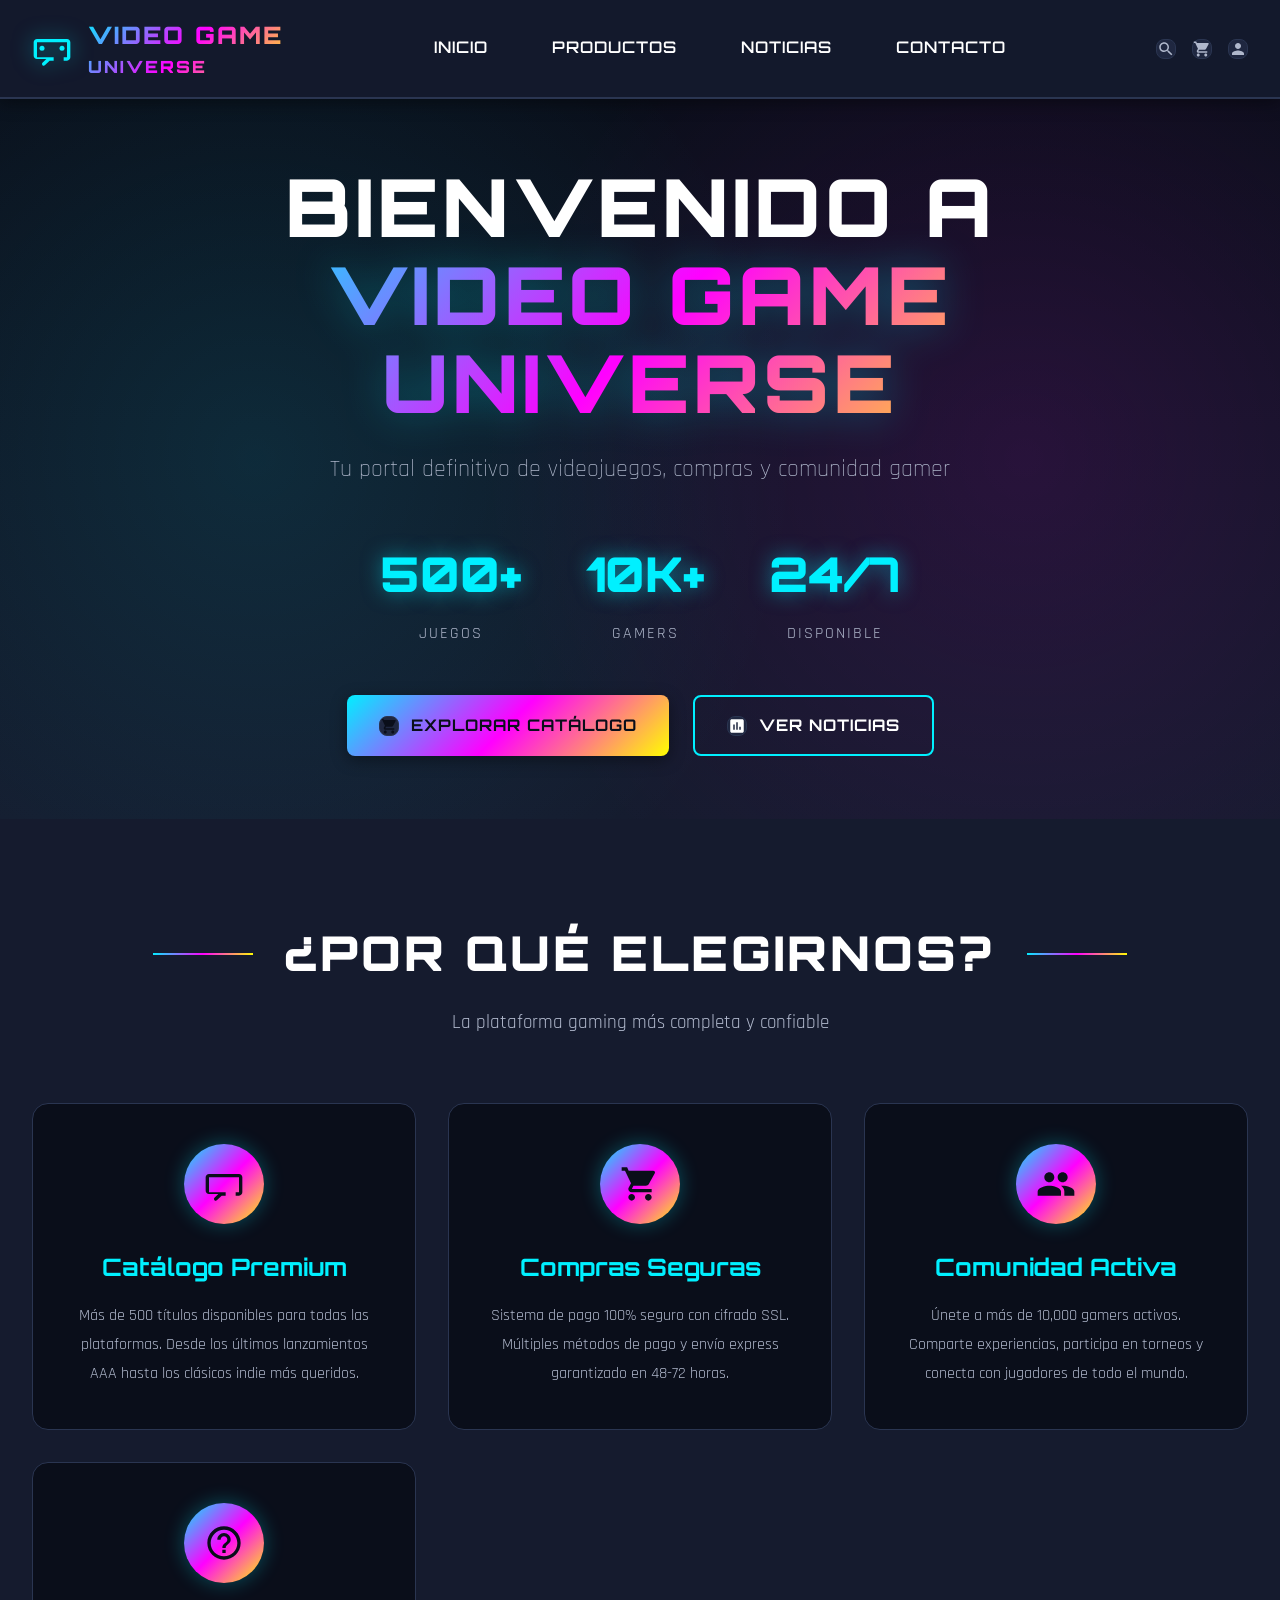
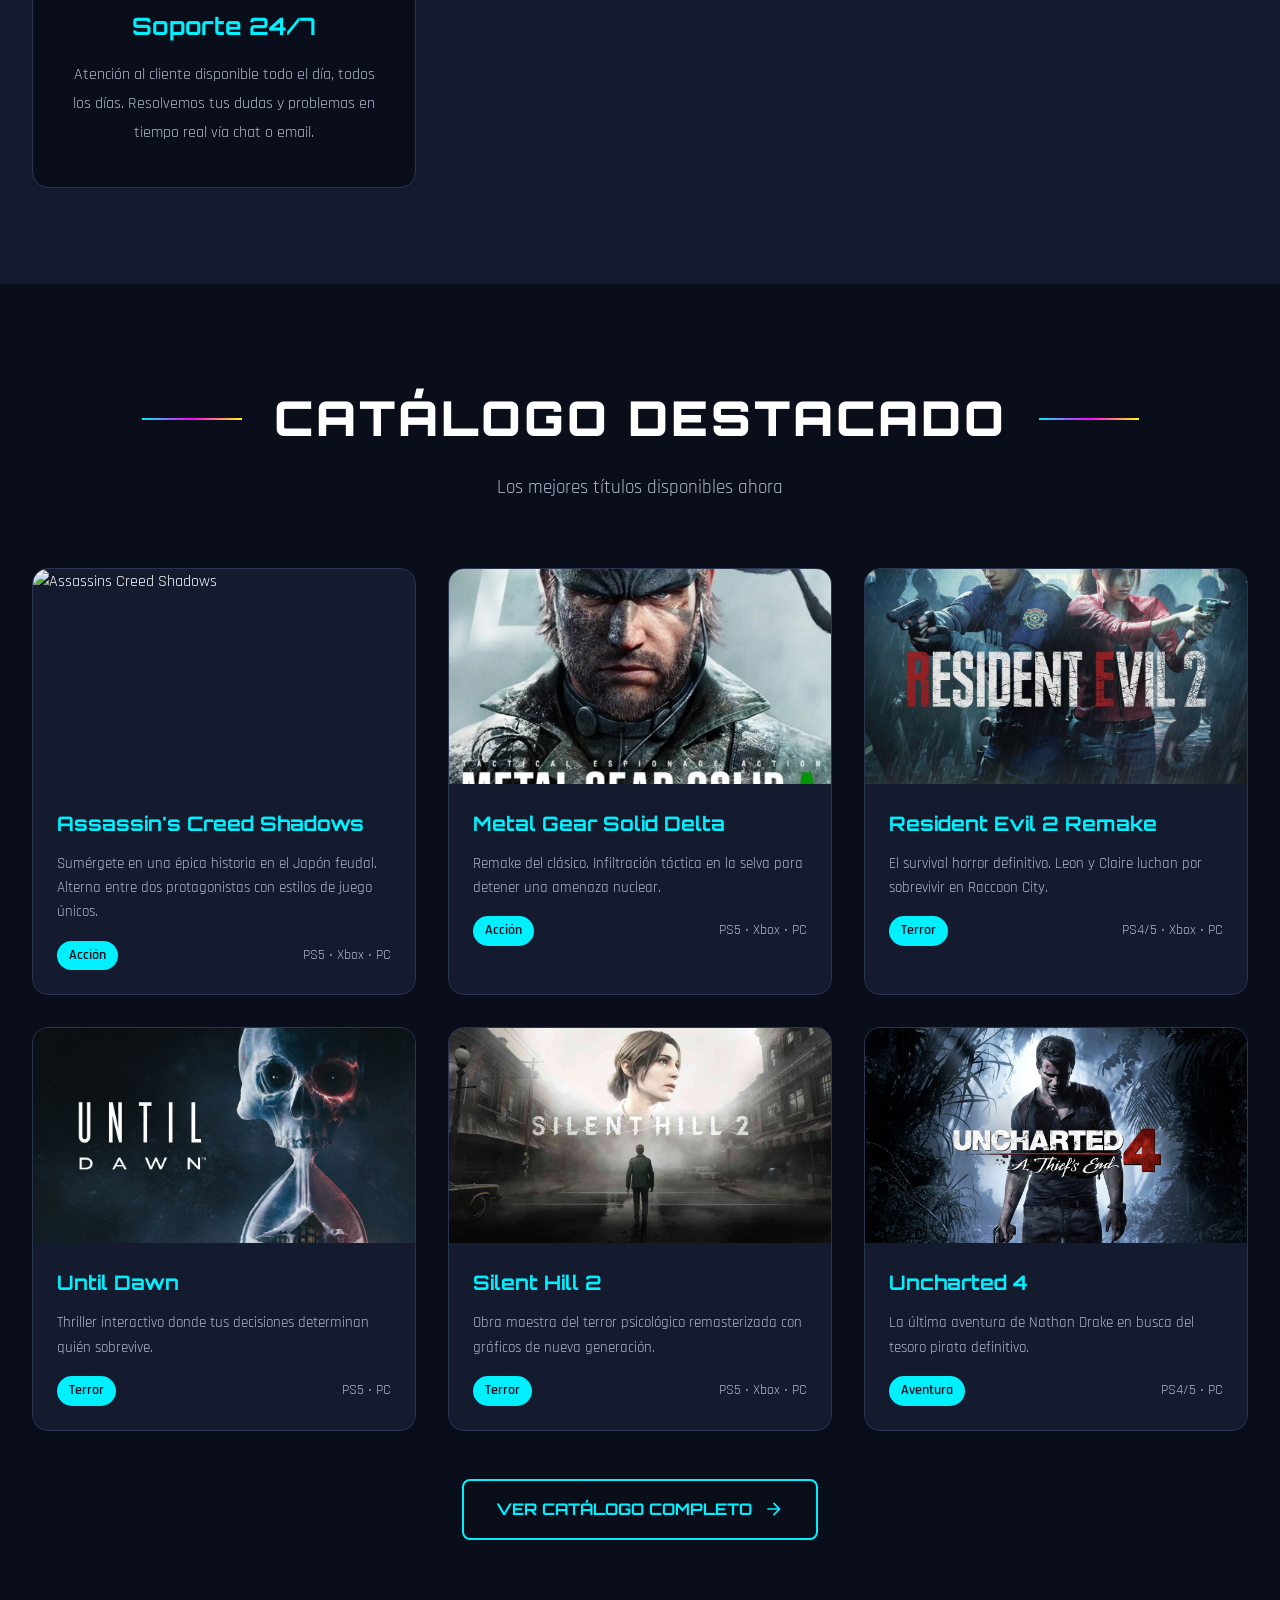
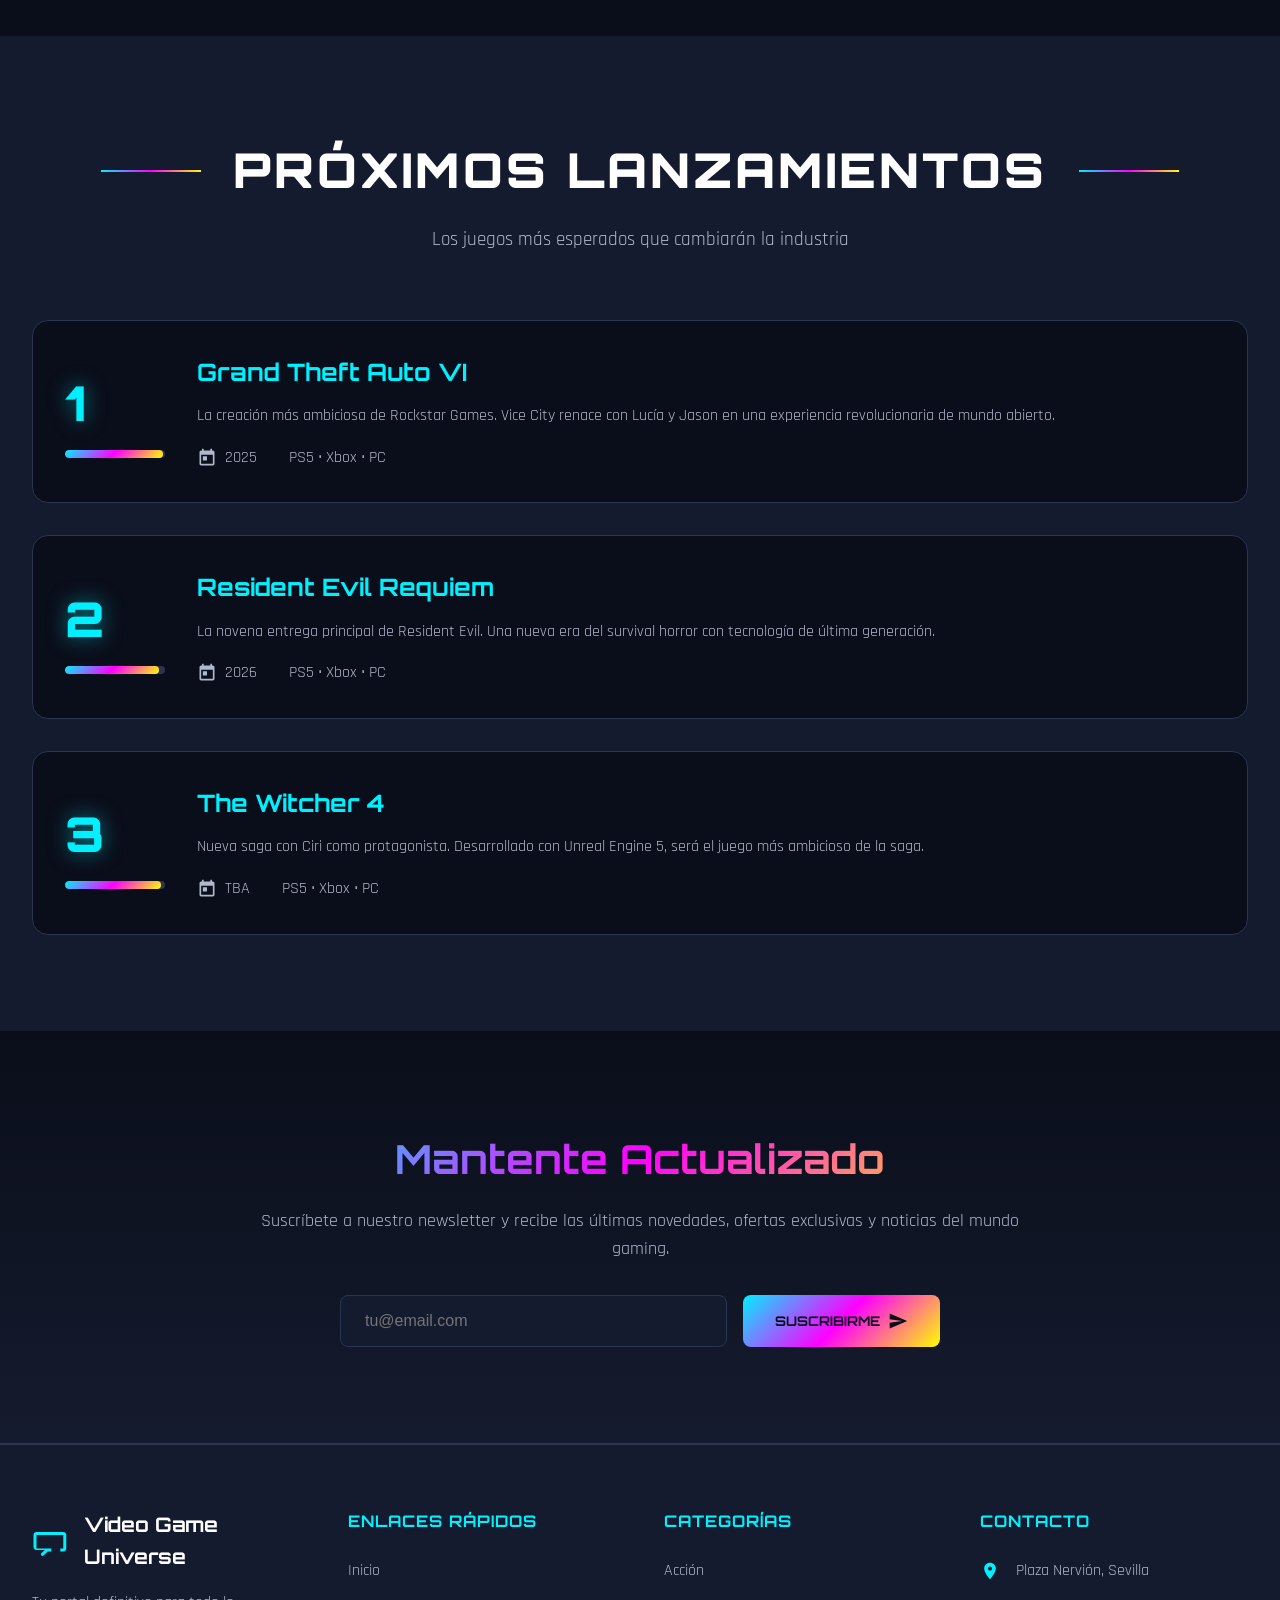
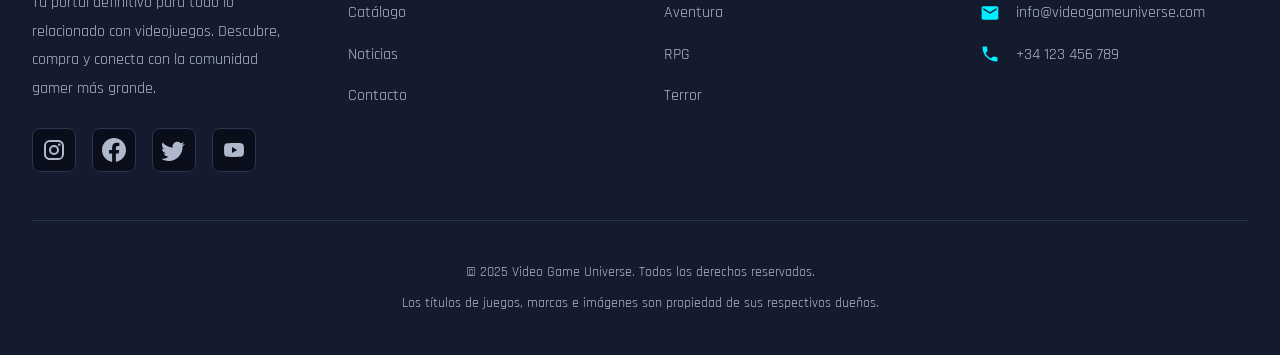
==== commit a1bb2096: "Update index.html" ====
--- a/index.html
+++ b/index.html
@@ -200,7 +200,7 @@
                 <!-- Assassin's Creed Shadows -->
                 <article class="product-card">
                     <div class="product-image-wrapper">
-                        <img src="./assets/images/assassins-creed-shadows.jpg" alt="Assassin's Creed Shadows" class="product-image" loading="lazy">
+                        <img src="./assets/images/assassins-creed-shadows.jpg" alt="Assassins Creed Shadows" class="product-image" loading="lazy">
                         <div class="product-overlay">
                             <div class="product-price">$59.99</div>
                         </div>
@@ -525,4 +525,4 @@
     <script src="js/carrito.js"></script>
     <script src="js/index.js"></script>
 </body>
-</html>+</html>
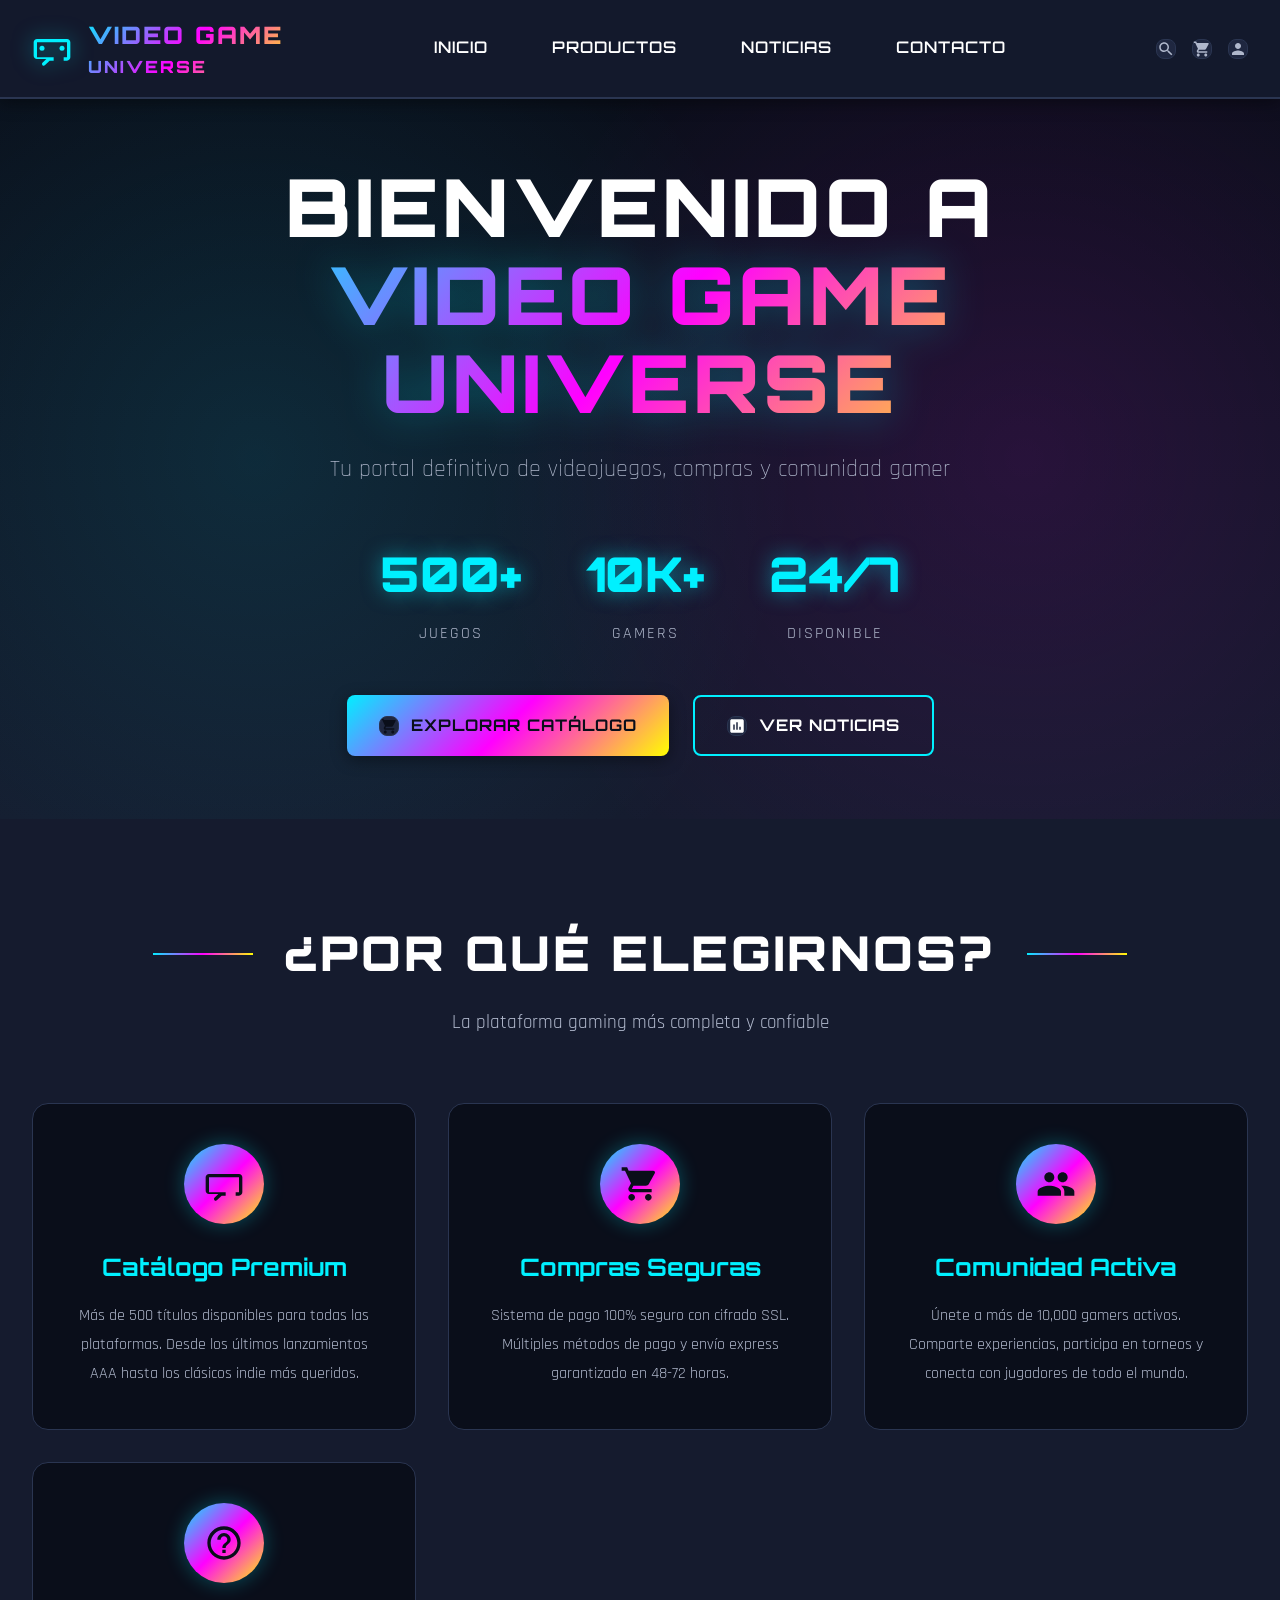
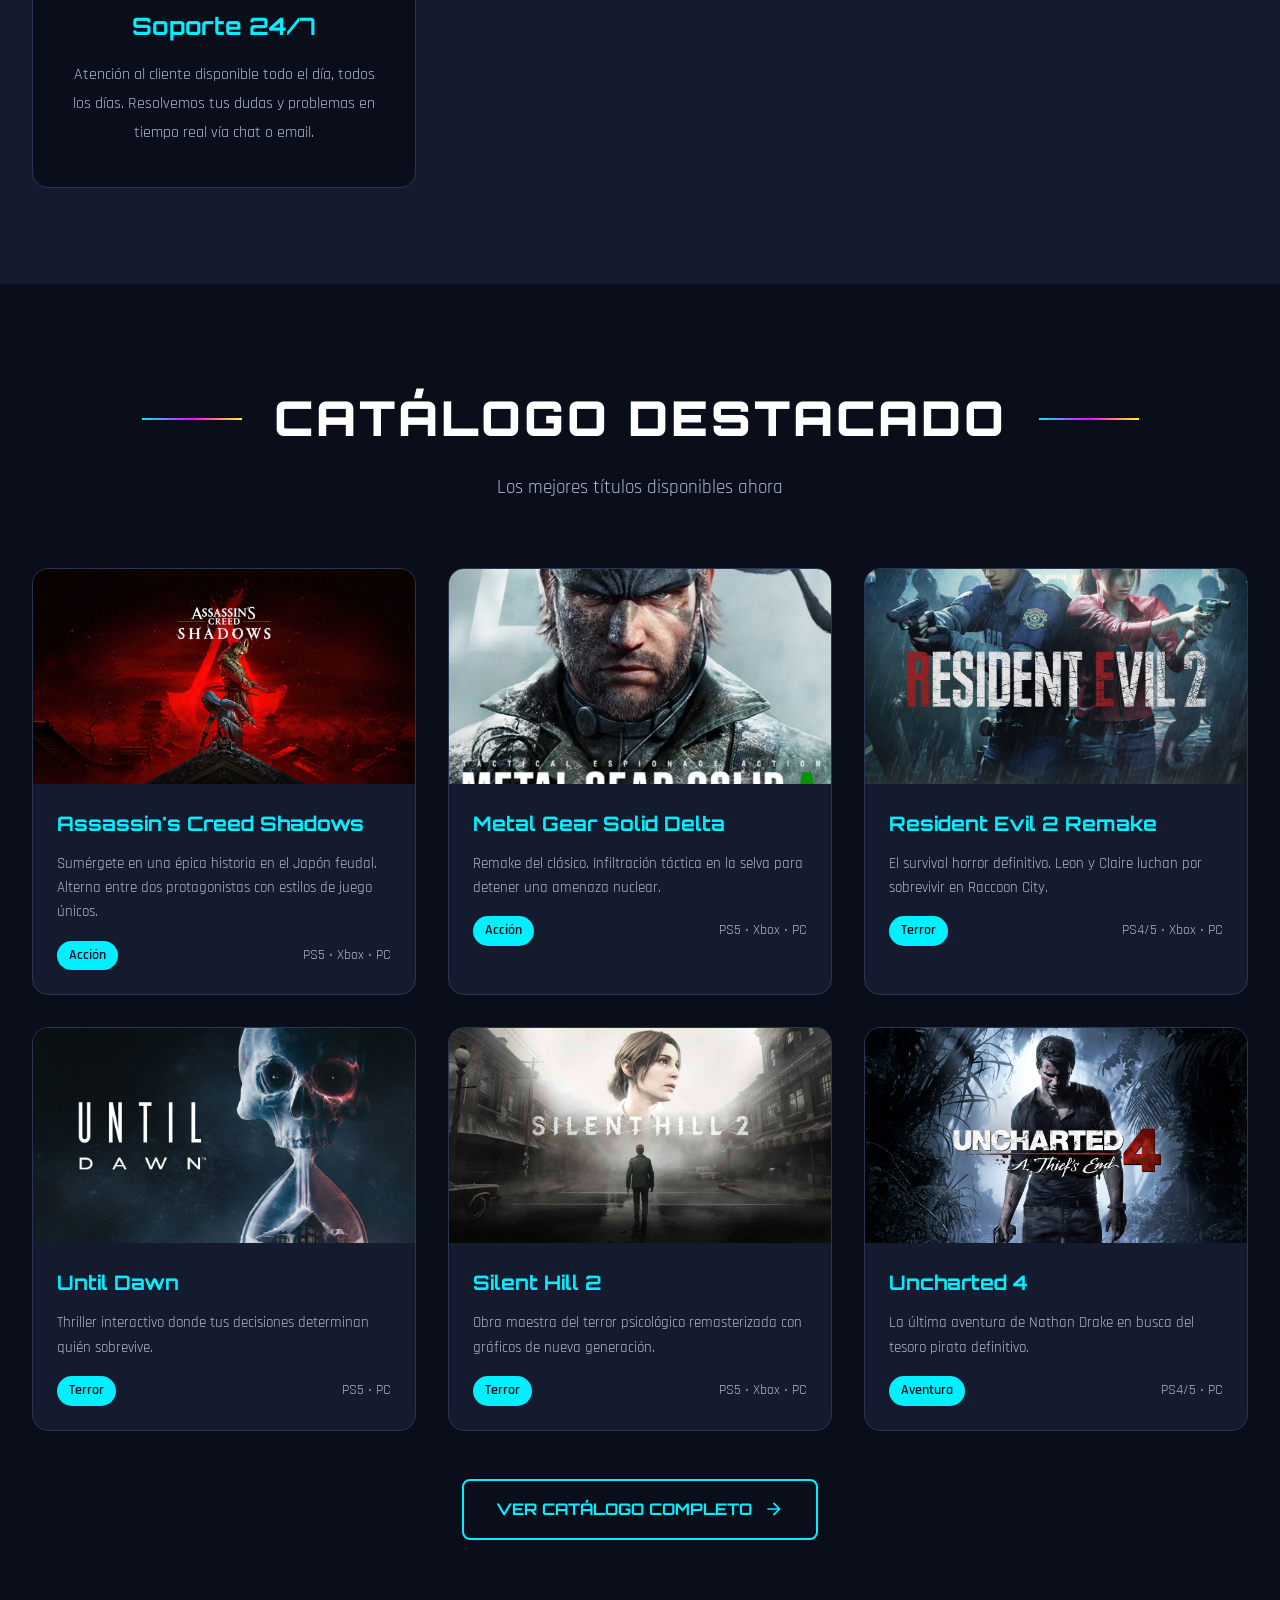
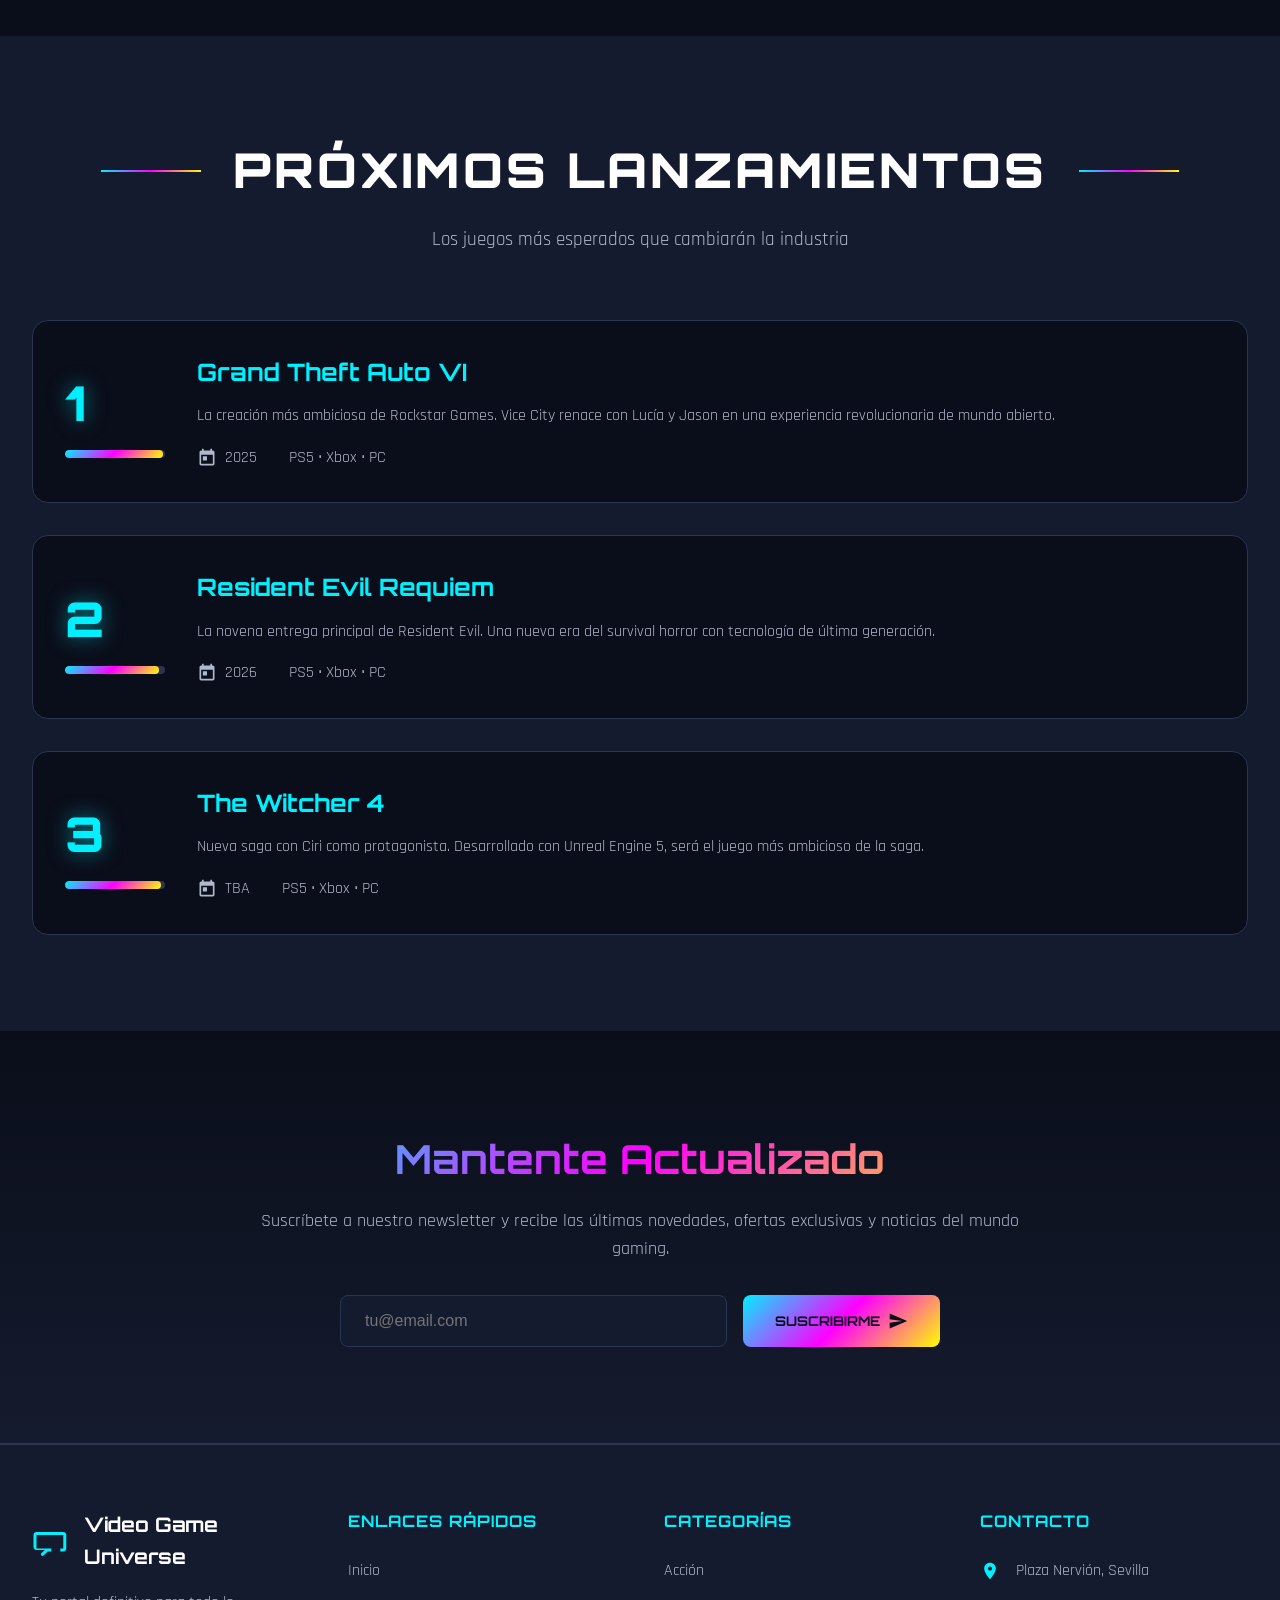
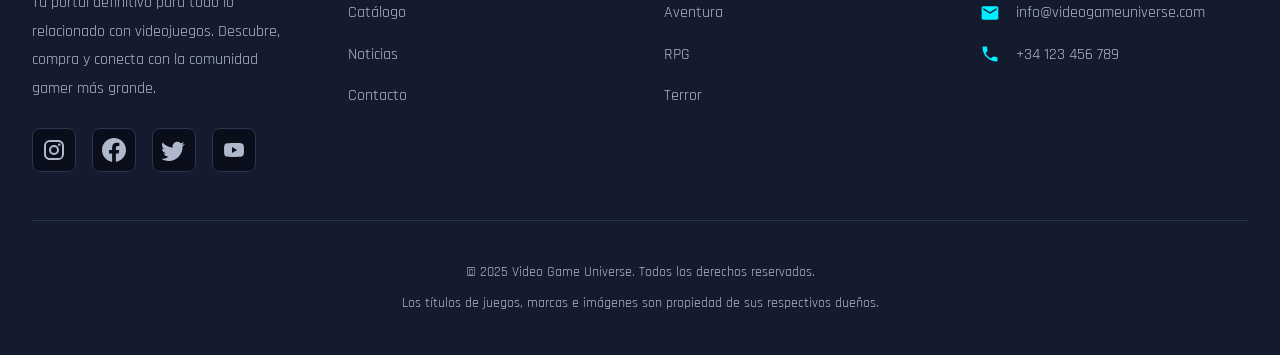
==== commit 7daa0bb3: "Add files via upload" ====
--- a/index.html
+++ b/index.html
@@ -200,7 +200,7 @@
                 <!-- Assassin's Creed Shadows -->
                 <article class="product-card">
                     <div class="product-image-wrapper">
-                        <img src="./assets/images/assassins-creed-shadows.jpg" alt="Assassins Creed Shadows" class="product-image" loading="lazy">
+                        <img src="/assets/images/Assassins-Creed-Shadows.jpg" alt="Assassins Creed Shadows" class="product-image" loading="lazy">
                         <div class="product-overlay">
                             <div class="product-price">$59.99</div>
                         </div>
@@ -525,4 +525,4 @@
     <script src="js/carrito.js"></script>
     <script src="js/index.js"></script>
 </body>
-</html>
+</html>
